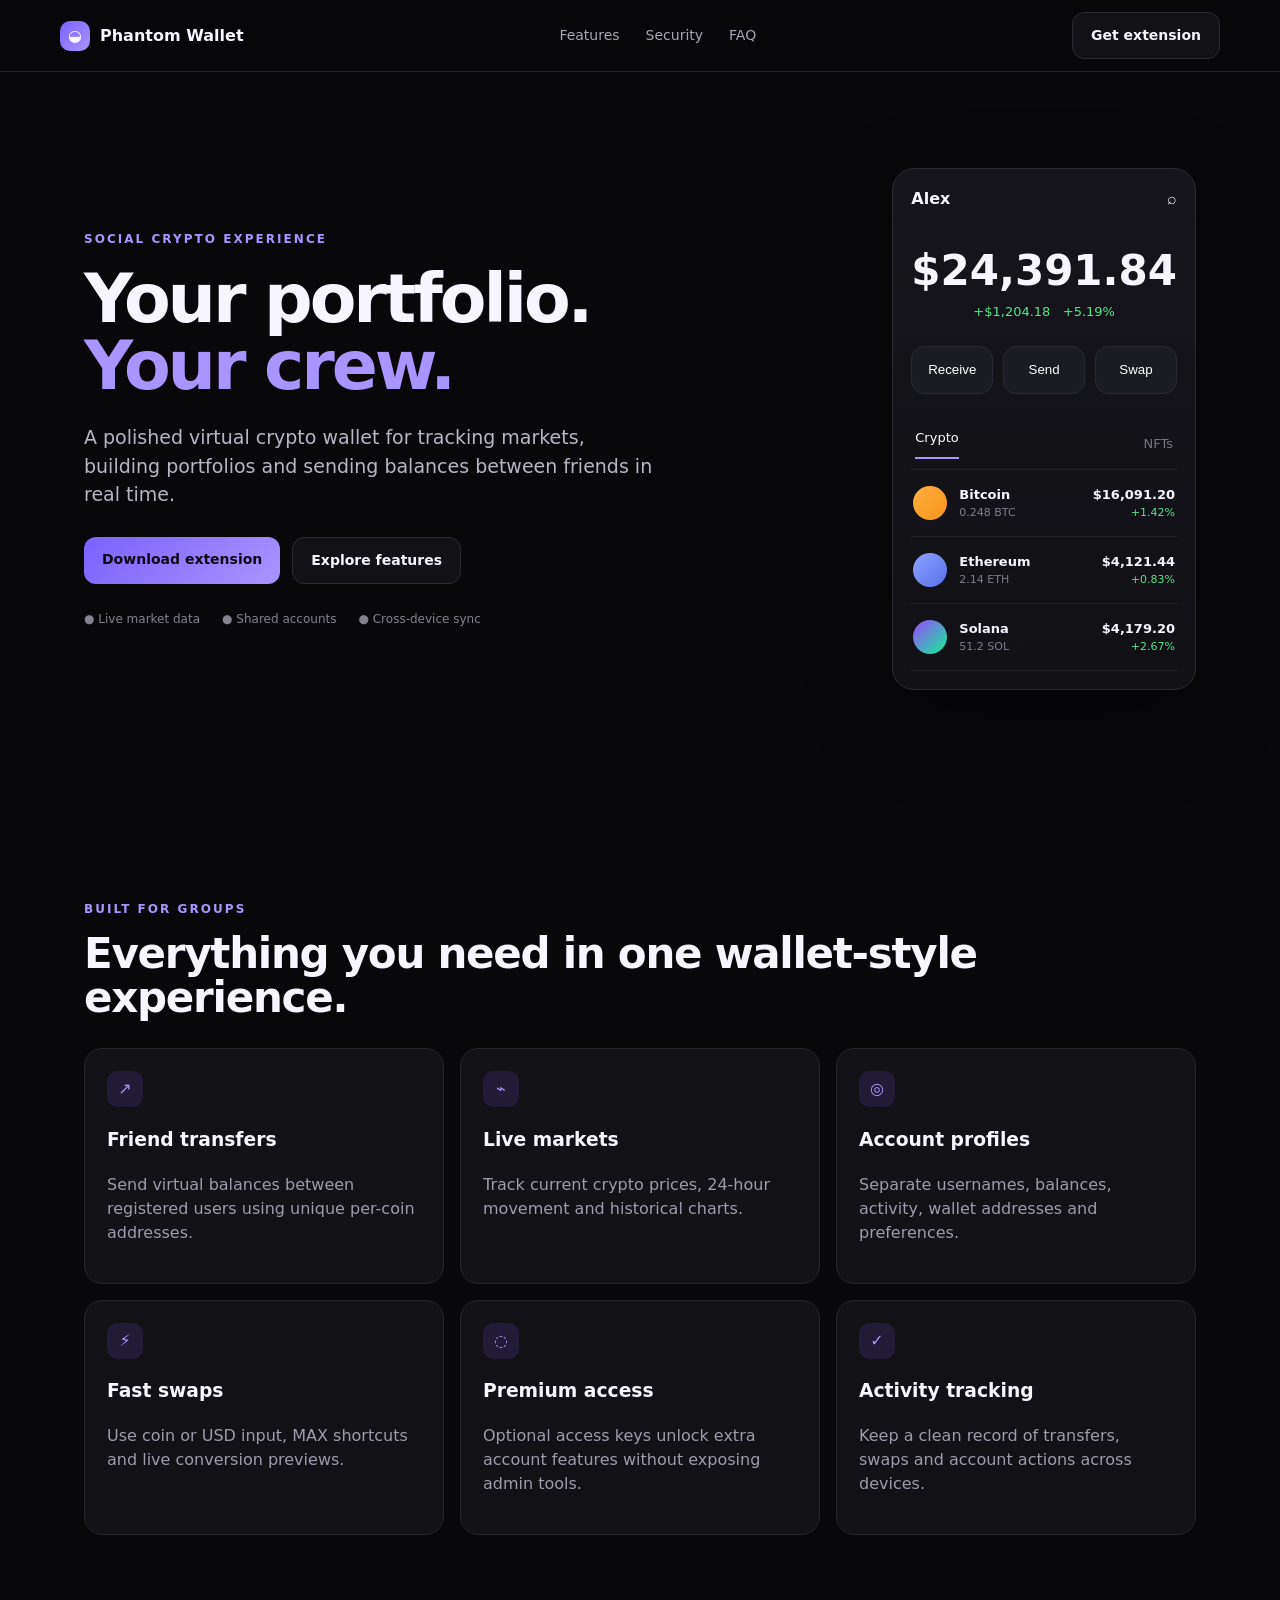
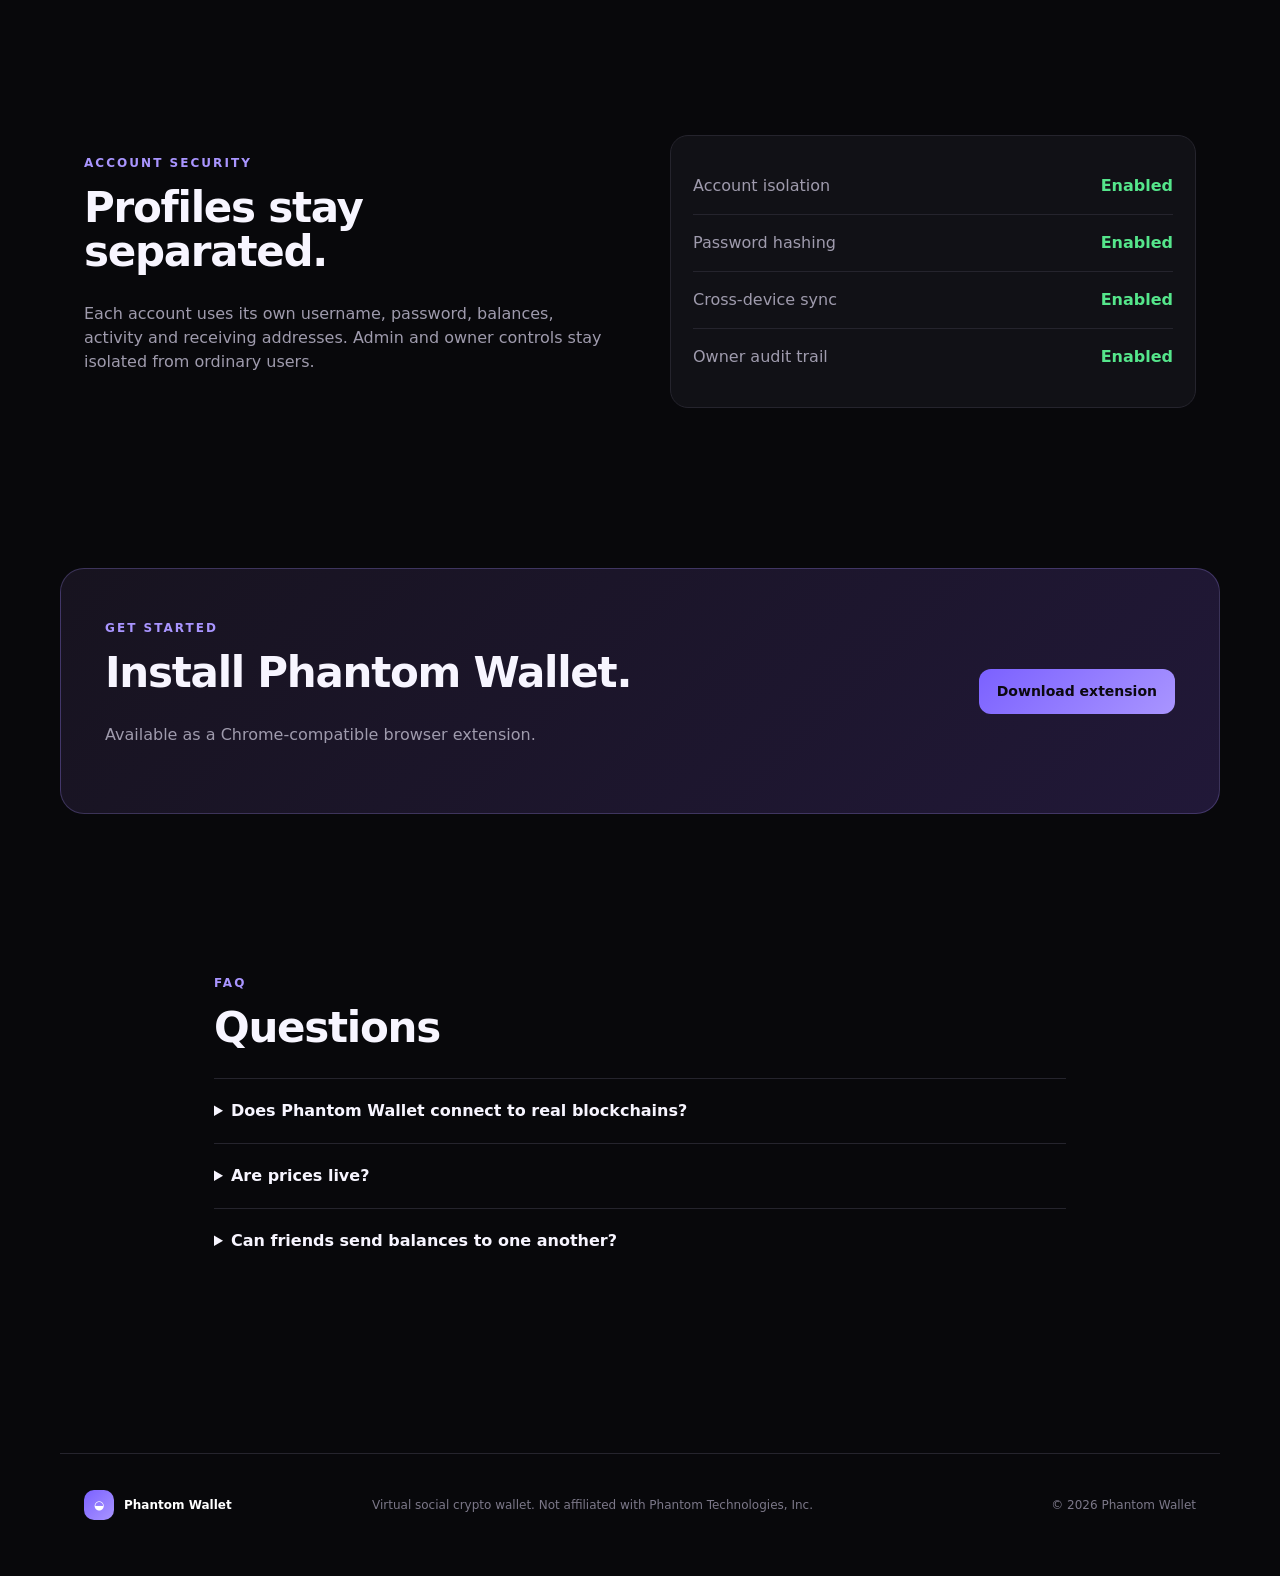
==== index.html @ 856a3043 "Add files via upload" ====
<!doctype html>
<html lang="en">
<head>
<meta charset="utf-8">
<meta name="viewport" content="width=device-width,initial-scale=1">
<title>Phantom Wallet — Social Crypto Portfolio</title>
<meta name="description" content="Phantom Wallet is a virtual social crypto portfolio for friends with live market data, charts and shared balances.">
<link rel="stylesheet" href="styles.css">
</head>
<body>
<header class="topbar">
  <a class="brand" href="#top"><span class="mark">◒</span><strong>Phantom Wallet</strong></a>
  <nav><a href="#features">Features</a><a href="#security">Security</a><a href="#faq">FAQ</a></nav>
  <a class="small" href="#download">Get extension</a>
</header>

<main id="top">
<section class="hero">
  <div>
    <div class="eyebrow">SOCIAL CRYPTO EXPERIENCE</div>
    <h1>Your portfolio.<br><span>Your crew.</span></h1>
    <p class="lead">A polished virtual crypto wallet for tracking markets, building portfolios and sending balances between friends in real time.</p>
    <div class="actions"><a class="primary" href="#download">Download extension</a><a class="secondary" href="#features">Explore features</a></div>
    <div class="meta"><span>● Live market data</span><span>● Shared accounts</span><span>● Cross-device sync</span></div>
  </div>

  <div class="wallet">
    <div class="wallet-head"><strong>Alex</strong><span>⌕</span></div>
    <div class="balance">$24,391.84</div>
    <div class="gain">+$1,204.18 &nbsp; +5.19%</div>
    <div class="wallet-actions"><button>Receive</button><button>Send</button><button>Swap</button></div>
    <div class="tabs"><span class="active">Crypto</span><span>NFTs</span></div>
    <div class="coin"><i class="btc"></i><div><b>Bitcoin</b><small>0.248 BTC</small></div><div><b>$16,091.20</b><small class="up">+1.42%</small></div></div>
    <div class="coin"><i class="eth"></i><div><b>Ethereum</b><small>2.14 ETH</small></div><div><b>$4,121.44</b><small class="up">+0.83%</small></div></div>
    <div class="coin"><i class="sol"></i><div><b>Solana</b><small>51.2 SOL</small></div><div><b>$4,179.20</b><small class="up">+2.67%</small></div></div>
  </div>
</section>

<section id="features" class="section">
  <div class="eyebrow">BUILT FOR GROUPS</div>
  <h2>Everything you need in one wallet-style experience.</h2>
  <div class="grid">
    <article><span>↗</span><h3>Friend transfers</h3><p>Send virtual balances between registered users using unique per-coin addresses.</p></article>
    <article><span>⌁</span><h3>Live markets</h3><p>Track current crypto prices, 24-hour movement and historical charts.</p></article>
    <article><span>◎</span><h3>Account profiles</h3><p>Separate usernames, balances, activity, wallet addresses and preferences.</p></article>
    <article><span>⚡</span><h3>Fast swaps</h3><p>Use coin or USD input, MAX shortcuts and live conversion previews.</p></article>
    <article><span>◌</span><h3>Premium access</h3><p>Optional access keys unlock extra account features without exposing admin tools.</p></article>
    <article><span>✓</span><h3>Activity tracking</h3><p>Keep a clean record of transfers, swaps and account actions across devices.</p></article>
  </div>
</section>

<section id="security" class="split">
  <div><div class="eyebrow">ACCOUNT SECURITY</div><h2>Profiles stay separated.</h2><p>Each account uses its own username, password, balances, activity and receiving addresses. Admin and owner controls stay isolated from ordinary users.</p></div>
  <div class="card">
    <div><span>Account isolation</span><b>Enabled</b></div>
    <div><span>Password hashing</span><b>Enabled</b></div>
    <div><span>Cross-device sync</span><b>Enabled</b></div>
    <div><span>Owner audit trail</span><b>Enabled</b></div>
  </div>
</section>

<section id="download" class="download">
  <div><div class="eyebrow">GET STARTED</div><h2>Install Phantom Wallet.</h2><p>Available as a Chrome-compatible browser extension.</p></div>
  <a class="primary" href="#" onclick="return false">Download extension</a>
</section>

<section id="faq" class="section narrow">
  <div class="eyebrow">FAQ</div><h2>Questions</h2>
  <details><summary>Does Phantom Wallet connect to real blockchains?</summary><p>No. Phantom Wallet is a virtual/social wallet experience that uses live market pricing but does not broadcast real cryptocurrency transactions.</p></details>
  <details><summary>Are prices live?</summary><p>Market prices and charts are loaded from public market-data providers and cached for reliability.</p></details>
  <details><summary>Can friends send balances to one another?</summary><p>Yes. Registered users can transfer virtual balances through the shared account system.</p></details>
</section>
</main>

<footer>
  <div class="brand"><span class="mark">◒</span><strong>Phantom Wallet</strong></div>
  <p>Virtual social crypto wallet. Not affiliated with Phantom Technologies, Inc.</p>
  <span>© 2026 Phantom Wallet</span>
</footer>
<script src="script.js"></script>
</body>
</html>
---- styles.css ----
*{box-sizing:border-box}html{scroll-behavior:smooth}body{margin:0;background:#08080b;color:#f7f5ff;font-family:Inter,system-ui,-apple-system,BlinkMacSystemFont,"Segoe UI",sans-serif;line-height:1.5}a{color:inherit;text-decoration:none}.topbar{height:72px;padding:0 max(24px,calc((100vw - 1160px)/2));display:flex;align-items:center;justify-content:space-between;position:sticky;top:0;z-index:10;background:rgba(8,8,11,.85);backdrop-filter:blur(18px);border-bottom:1px solid #202027}.brand{display:flex;align-items:center;gap:10px}.mark{width:30px;height:30px;display:grid;place-items:center;border-radius:10px;background:linear-gradient(135deg,#7b61ff,#a995ff)}nav{display:flex;gap:26px;color:#aaa6b7;font-size:14px}.small,.secondary,.primary{padding:12px 18px;border-radius:12px;font-weight:700;font-size:14px}.small,.secondary{border:1px solid #2b2a34;background:#111116}.primary{background:linear-gradient(135deg,#7b61ff,#a995ff);color:#0c0911}.hero{max-width:1160px;margin:auto;padding:96px 24px 110px;display:grid;grid-template-columns:1.1fr .9fr;gap:72px;align-items:center}.eyebrow{font-size:12px;letter-spacing:.17em;color:#a995ff;font-weight:800}h1{font-size:68px;line-height:.98;margin:18px 0 24px;letter-spacing:-.045em}h1 span{color:#a995ff}.lead{font-size:19px;color:#b9b5c5;max-width:620px}.actions{display:flex;gap:12px;margin-top:28px}.meta{display:flex;gap:22px;color:#85818f;font-size:12px;margin-top:26px}.wallet{max-width:390px;margin-left:auto;border:1px solid #2b2a34;background:linear-gradient(#15151b,#101015);border-radius:22px;padding:18px;box-shadow:0 30px 80px rgba(0,0,0,.45)}.wallet-head,.tabs,.coin{display:flex;align-items:center;justify-content:space-between}.balance{text-align:center;font-size:42px;font-weight:800;margin-top:28px}.gain{text-align:center;color:#55e68b;font-size:13px}.wallet-actions{display:grid;grid-template-columns:repeat(3,1fr);gap:10px;margin:24px 0}.wallet-actions button{height:48px;border:1px solid #2b2a34;background:#1b1b22;color:white;border-radius:13px}.tabs{padding:10px 4px;border-bottom:1px solid #26252e;color:#777381;font-size:13px}.tabs .active{color:white;border-bottom:2px solid #a995ff;padding-bottom:10px}.coin{gap:12px;padding:15px 2px;border-bottom:1px solid #22212a}.coin i{width:34px;height:34px;border-radius:50%}.btc{background:linear-gradient(135deg,#ffb041,#f7931a)}.eth{background:linear-gradient(135deg,#8da4ff,#566fea)}.sol{background:linear-gradient(135deg,#9945ff,#14f195)}.coin>div:nth-child(2){flex:1}.coin>div:last-child{text-align:right}.coin b{display:block;font-size:13px}.coin small{display:block;color:#807b8c;font-size:11px}.coin .up{color:#55e68b}.section{max-width:1160px;margin:auto;padding:100px 24px}h2{font-size:42px;line-height:1.05;letter-spacing:-.03em;margin:14px 0 28px}.grid{display:grid;grid-template-columns:repeat(3,1fr);gap:16px}.grid article,.card{border:1px solid #25242d;background:#111116;border-radius:18px;padding:22px}.grid article>span{width:36px;height:36px;border-radius:10px;background:#211b38;color:#a995ff;display:grid;place-items:center}.grid p,.split p,.download p,details p{color:#9f9bad}.split{max-width:1160px;margin:auto;padding:100px 24px;display:grid;grid-template-columns:1fr 1fr;gap:60px;align-items:center}.card div{display:flex;justify-content:space-between;padding:16px 0;border-bottom:1px solid #25242d}.card div:last-child{border-bottom:0}.card span{color:#9f9bad}.card b{color:#55e68b}.download{max-width:1160px;margin:60px auto;padding:50px 44px;border-radius:24px;background:linear-gradient(135deg,#17131f,#211838);border:1px solid rgba(169,149,255,.25);display:flex;justify-content:space-between;align-items:center;gap:30px}.narrow{max-width:900px}details{border-top:1px solid #25242d;padding:20px 0}summary{font-weight:700;cursor:pointer}footer{max-width:1160px;margin:80px auto 0;padding:30px 24px 50px;border-top:1px solid #25242d;display:grid;grid-template-columns:1fr 2fr 1fr;gap:20px;align-items:center;color:#7c7889;font-size:12px}footer .brand{color:white}footer>span{text-align:right}@media(max-width:820px){nav{display:none}.hero{grid-template-columns:1fr;padding-top:60px}h1{font-size:52px}.wallet{max-width:none;margin:0}.grid{grid-template-columns:1fr 1fr}.split{grid-template-columns:1fr}.download{flex-direction:column;align-items:flex-start}footer{grid-template-columns:1fr}footer>span{text-align:left}}@media(max-width:560px){.grid{grid-template-columns:1fr}.meta{flex-direction:column;gap:8px}.small{display:none}h1{font-size:44px}}
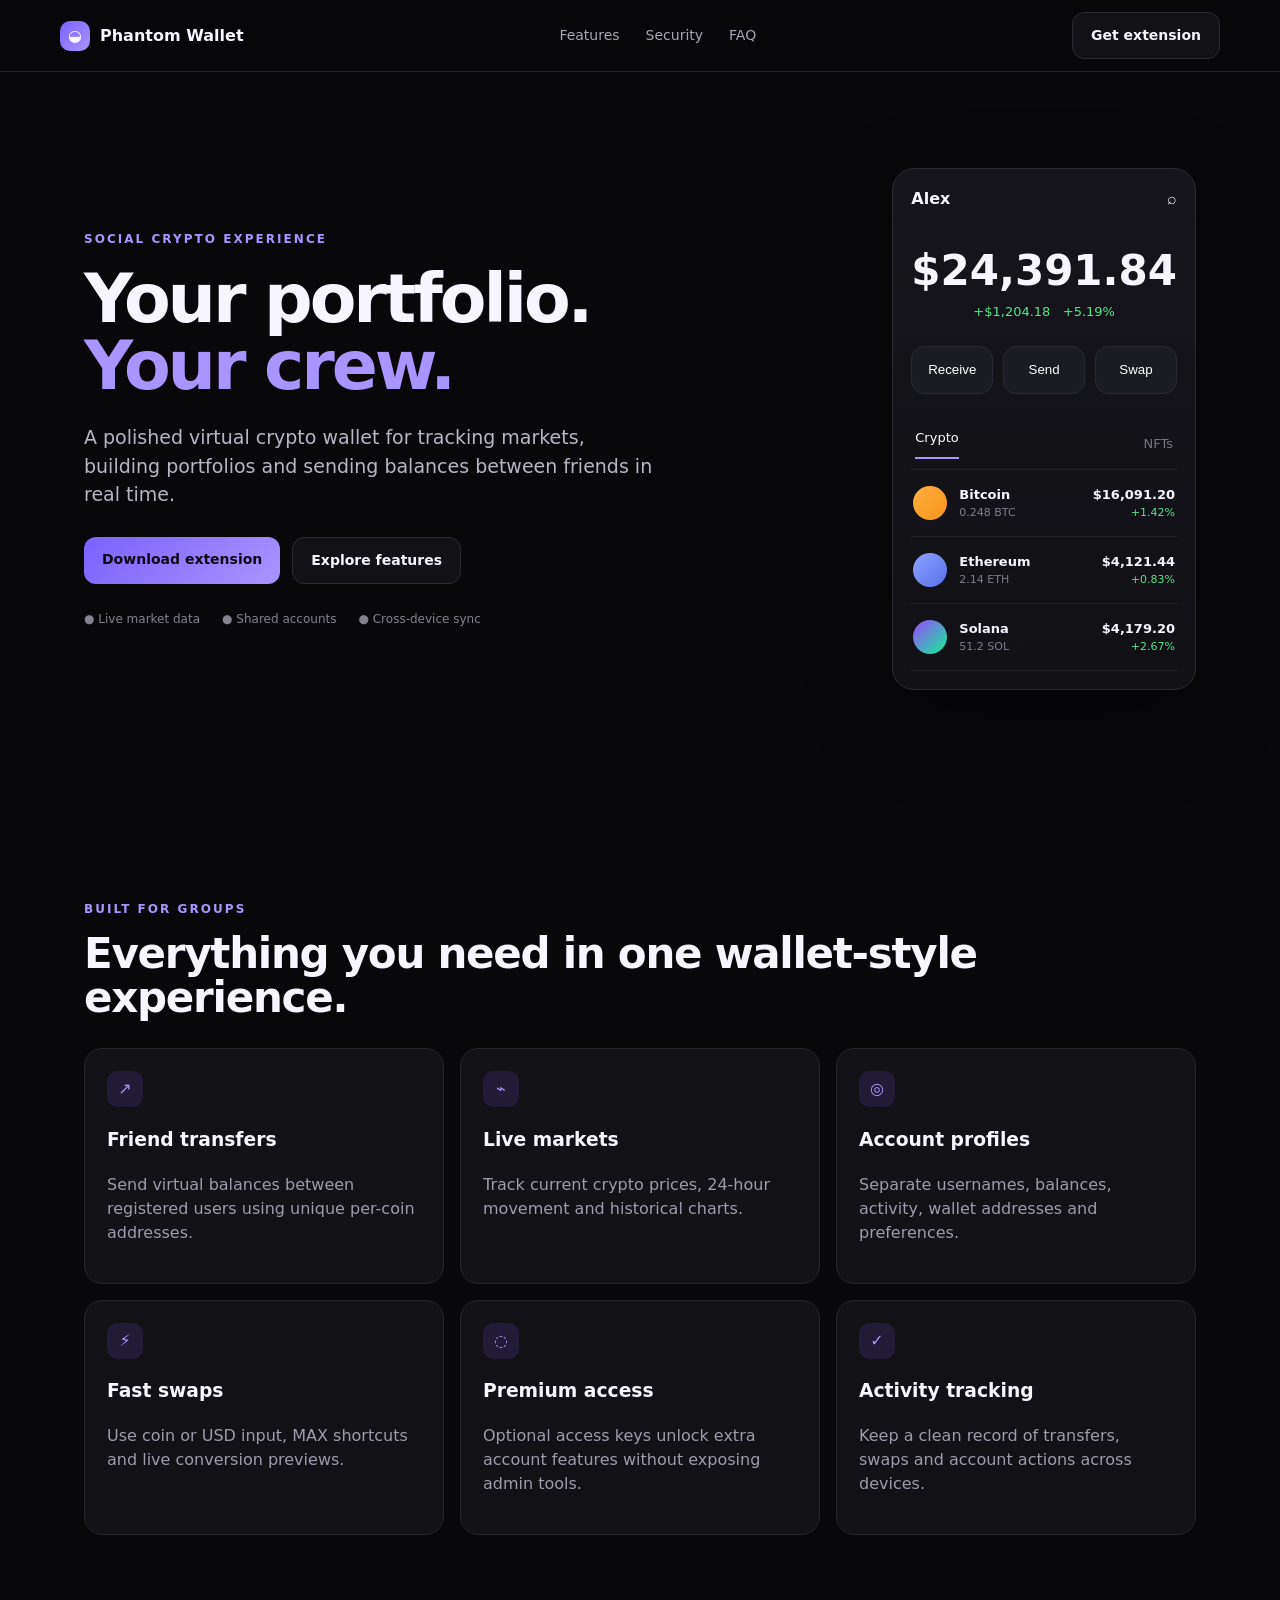
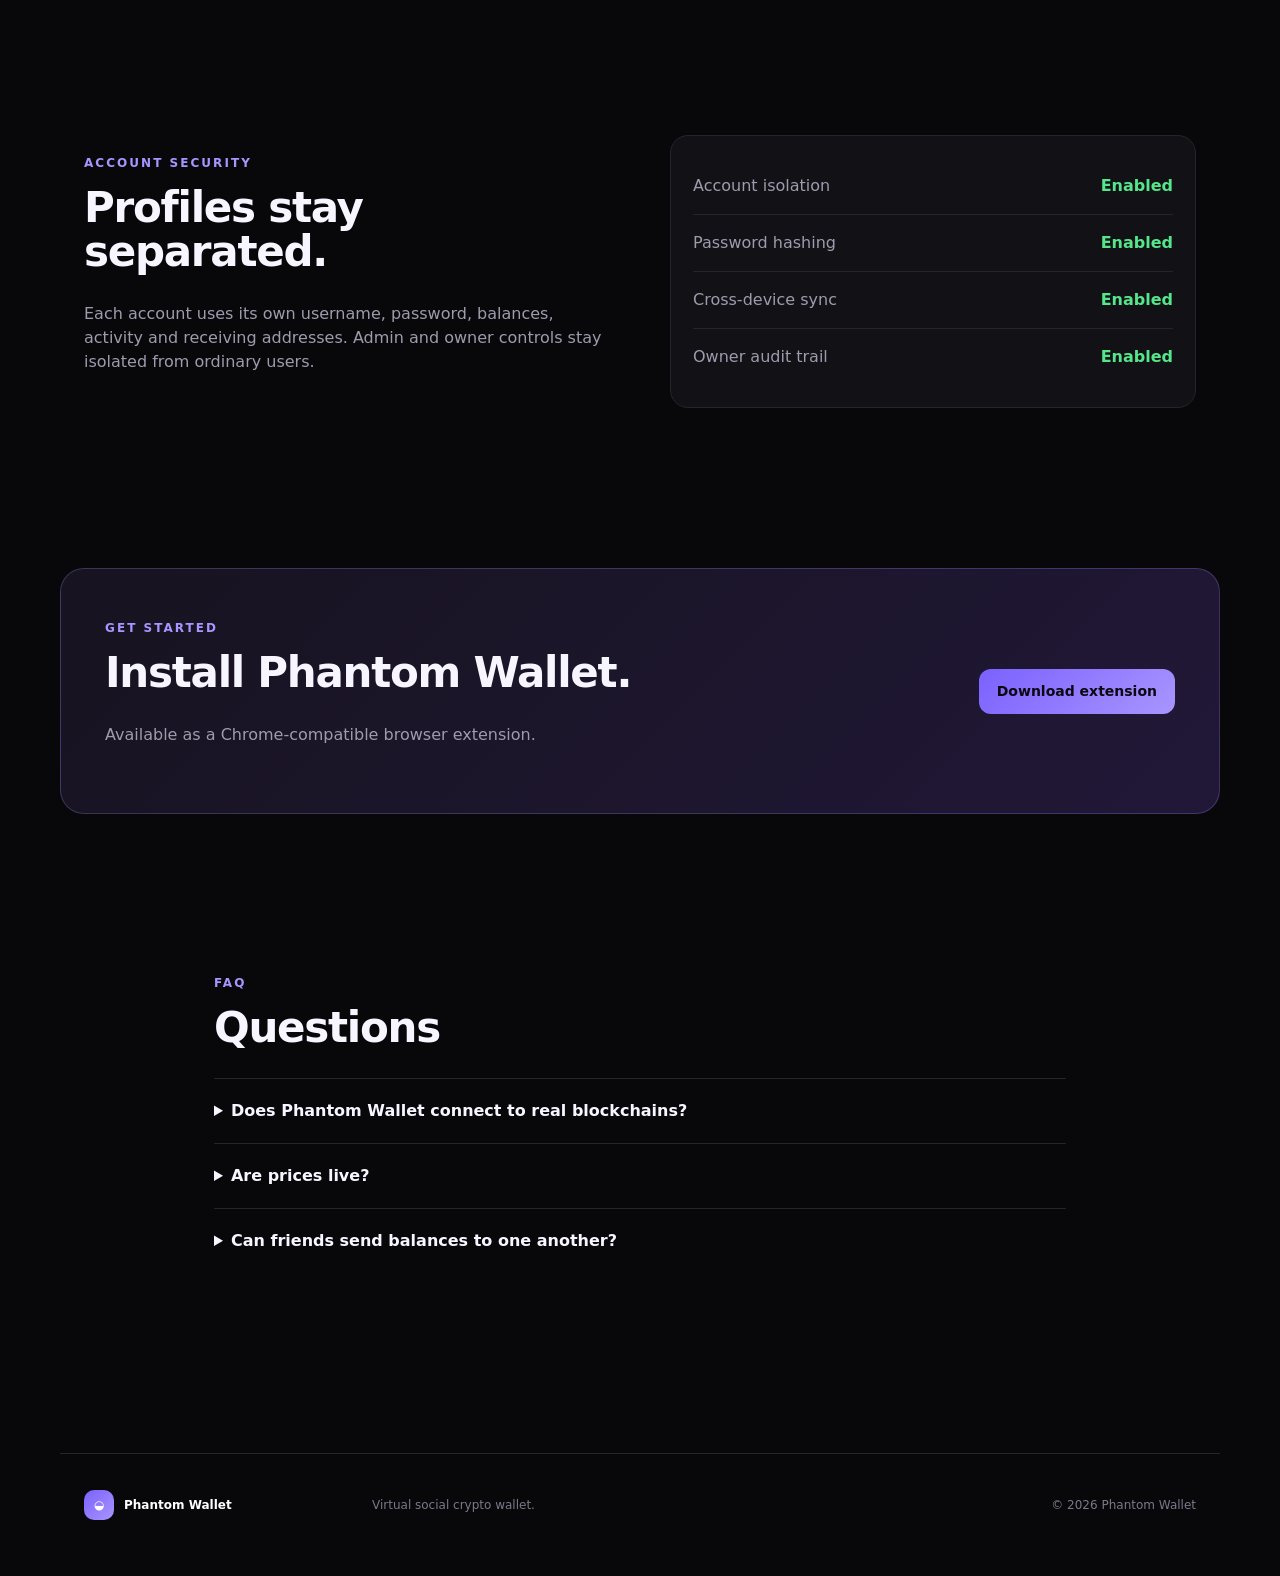
==== commit 4724fa82: "Update index.html" ====
--- a/index.html
+++ b/index.html
@@ -66,17 +66,17 @@
 
 <section id="faq" class="section narrow">
   <div class="eyebrow">FAQ</div><h2>Questions</h2>
-  <details><summary>Does Phantom Wallet connect to real blockchains?</summary><p>No. Phantom Wallet is a virtual/social wallet experience that uses live market pricing but does not broadcast real cryptocurrency transactions.</p></details>
+  <details><summary>Does Phantom Wallet connect to real blockchains?</summary><p>Yes. Phantom Wallet is a virtual/social wallet experience that uses live market pricing and does broadcast real cryptocurrency transactions.</p></details>
   <details><summary>Are prices live?</summary><p>Market prices and charts are loaded from public market-data providers and cached for reliability.</p></details>
-  <details><summary>Can friends send balances to one another?</summary><p>Yes. Registered users can transfer virtual balances through the shared account system.</p></details>
+  <details><summary>Can friends send balances to one another?</summary><p>Yes. Registered users can transfer coin balances through the shared account system.</p></details>
 </section>
 </main>
 
 <footer>
   <div class="brand"><span class="mark">◒</span><strong>Phantom Wallet</strong></div>
-  <p>Virtual social crypto wallet. Not affiliated with Phantom Technologies, Inc.</p>
+  <p>Virtual social crypto wallet.</p>
   <span>© 2026 Phantom Wallet</span>
 </footer>
 <script src="script.js"></script>
 </body>
-</html>+</html>
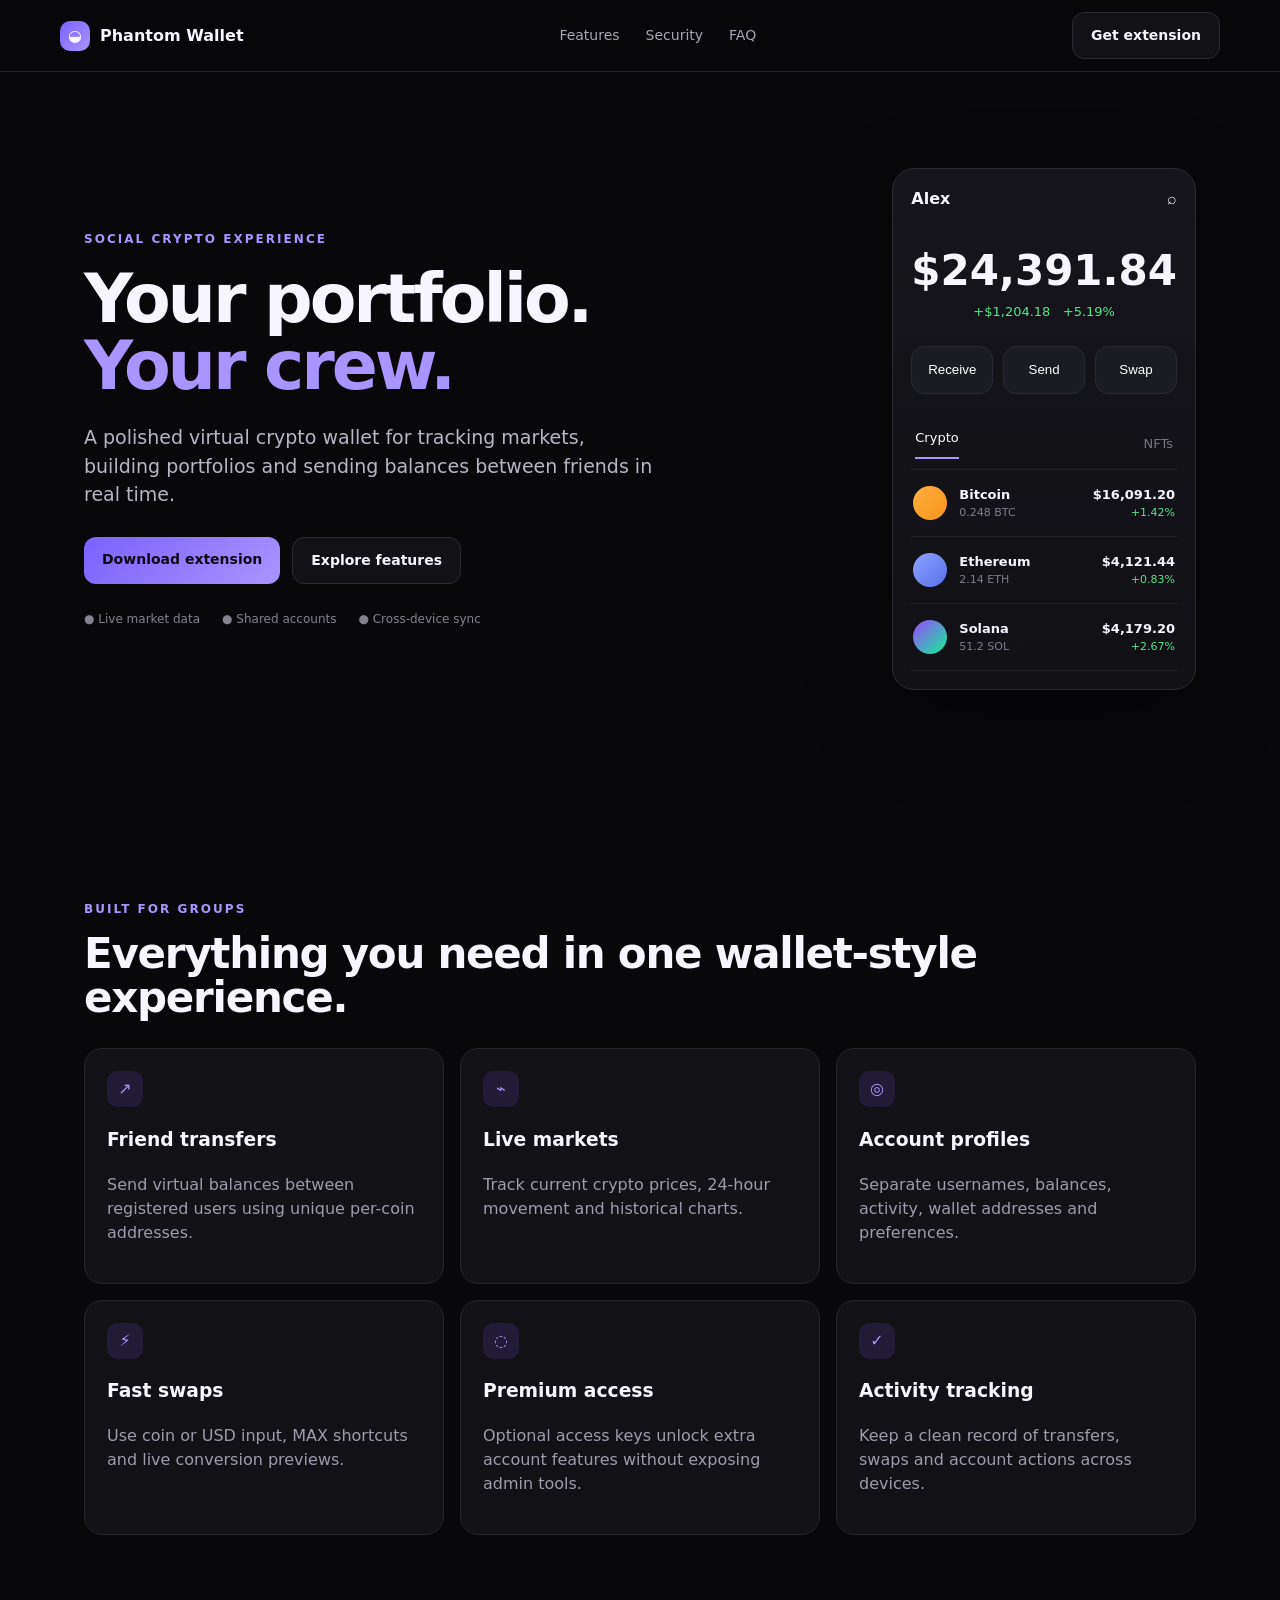
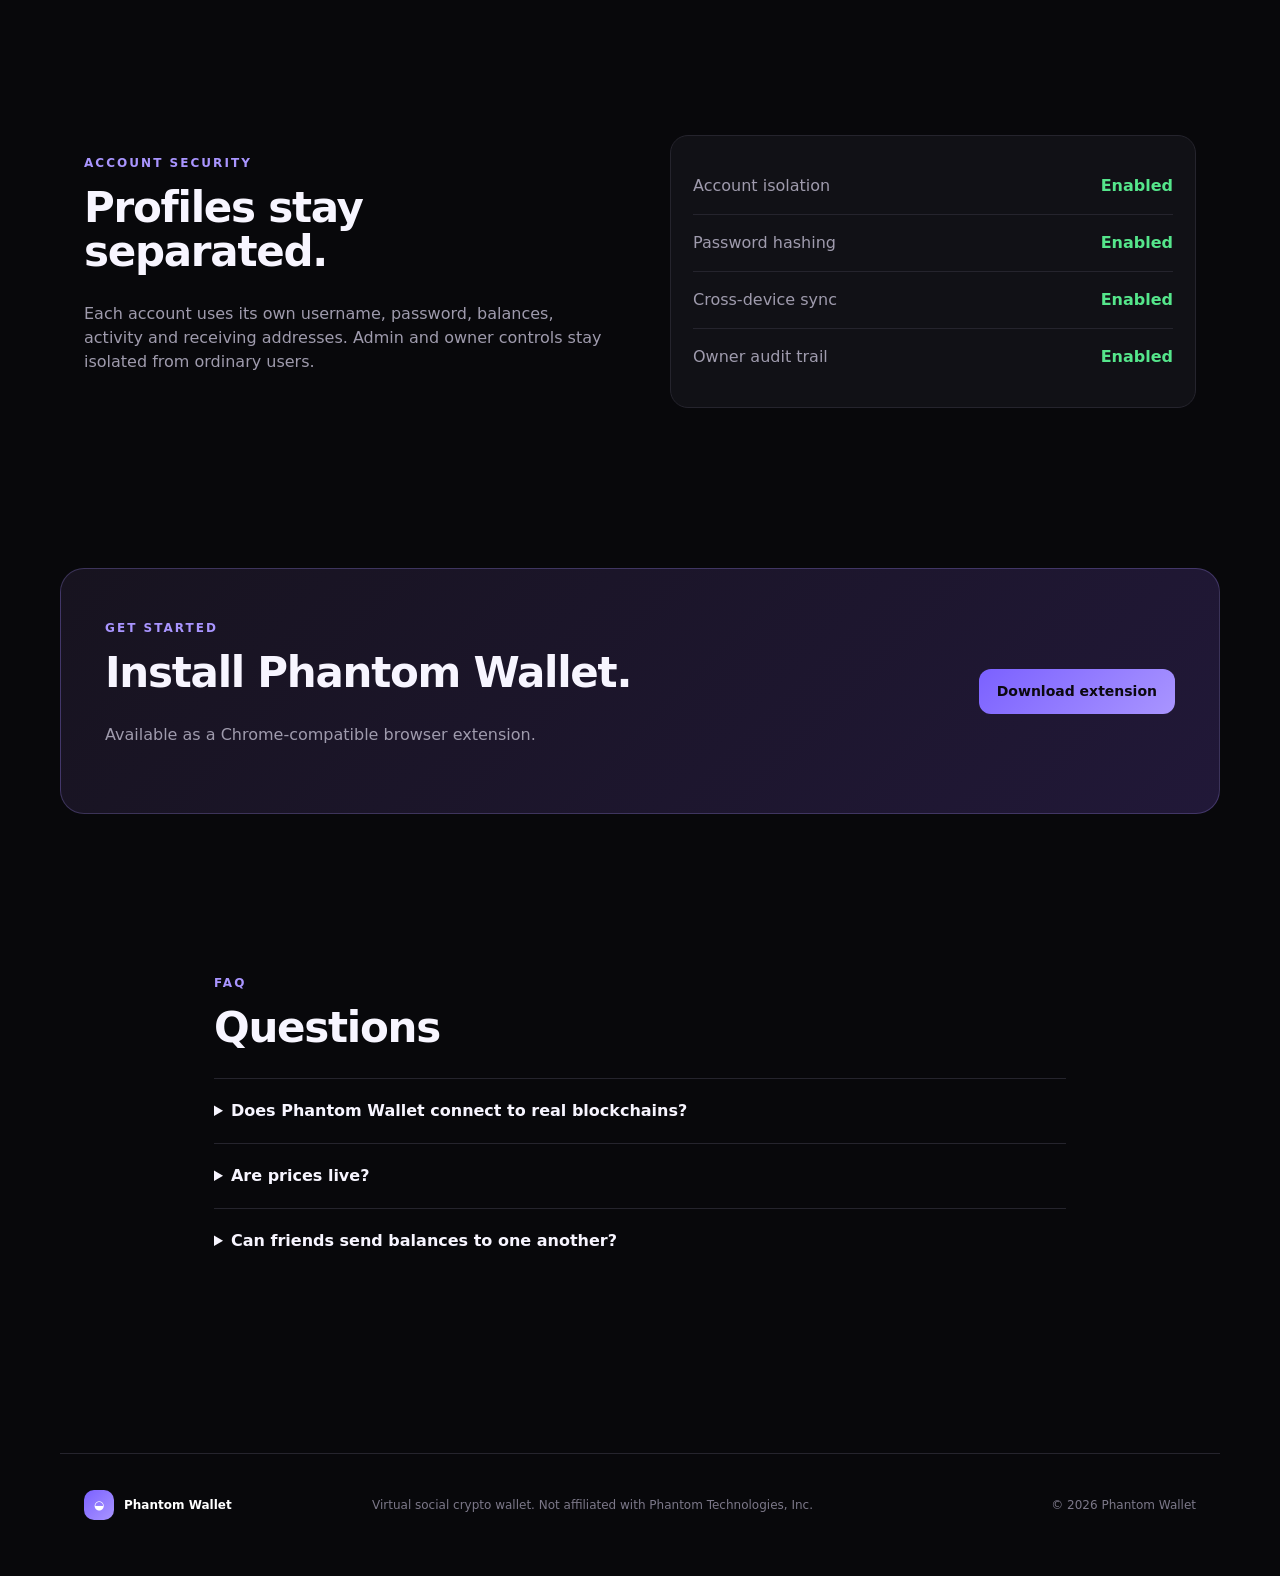
==== commit b85ba9a6: "Update index.html" ====
--- a/index.html
+++ b/index.html
@@ -66,7 +66,7 @@
 
 <section id="faq" class="section narrow">
   <div class="eyebrow">FAQ</div><h2>Questions</h2>
-  <details><summary>Does Phantom Wallet connect to real blockchains?</summary><p>Yes. Phantom Wallet is a virtual/social wallet experience that uses live market pricing and does broadcast real cryptocurrency transactions.</p></details>
+  <details><summary>Does Phantom Wallet connect to real blockchains?</summary><p>No, Phantom Wallet is a FAKE MONEY sending virtual/social wallet experience that uses live market pricing and does broadcast real cryptocurrency transactions.</p></details>
   <details><summary>Are prices live?</summary><p>Market prices and charts are loaded from public market-data providers and cached for reliability.</p></details>
   <details><summary>Can friends send balances to one another?</summary><p>Yes. Registered users can transfer coin balances through the shared account system.</p></details>
 </section>
@@ -74,7 +74,7 @@
 
 <footer>
   <div class="brand"><span class="mark">◒</span><strong>Phantom Wallet</strong></div>
-  <p>Virtual social crypto wallet.</p>
+  <p>Virtual social crypto wallet. Not affiliated with Phantom Technologies, Inc.</p>
   <span>© 2026 Phantom Wallet</span>
 </footer>
 <script src="script.js"></script>
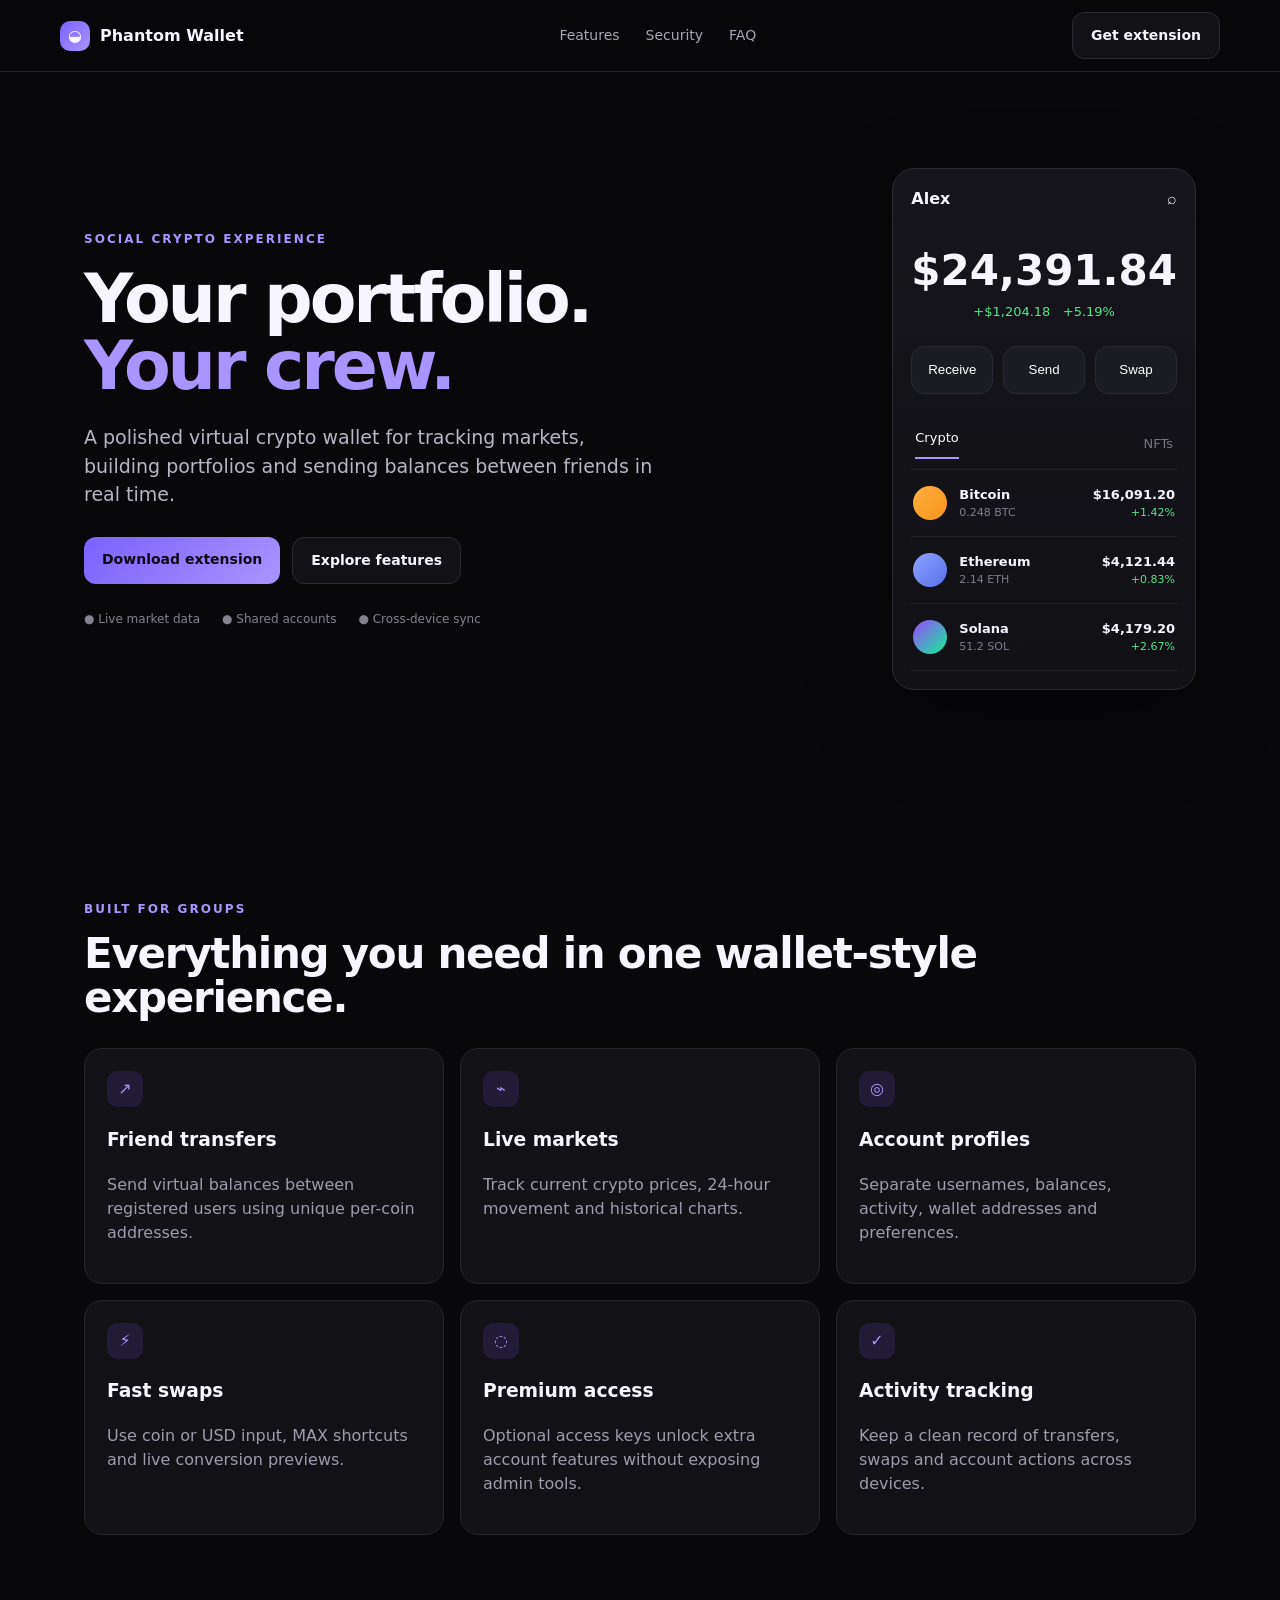
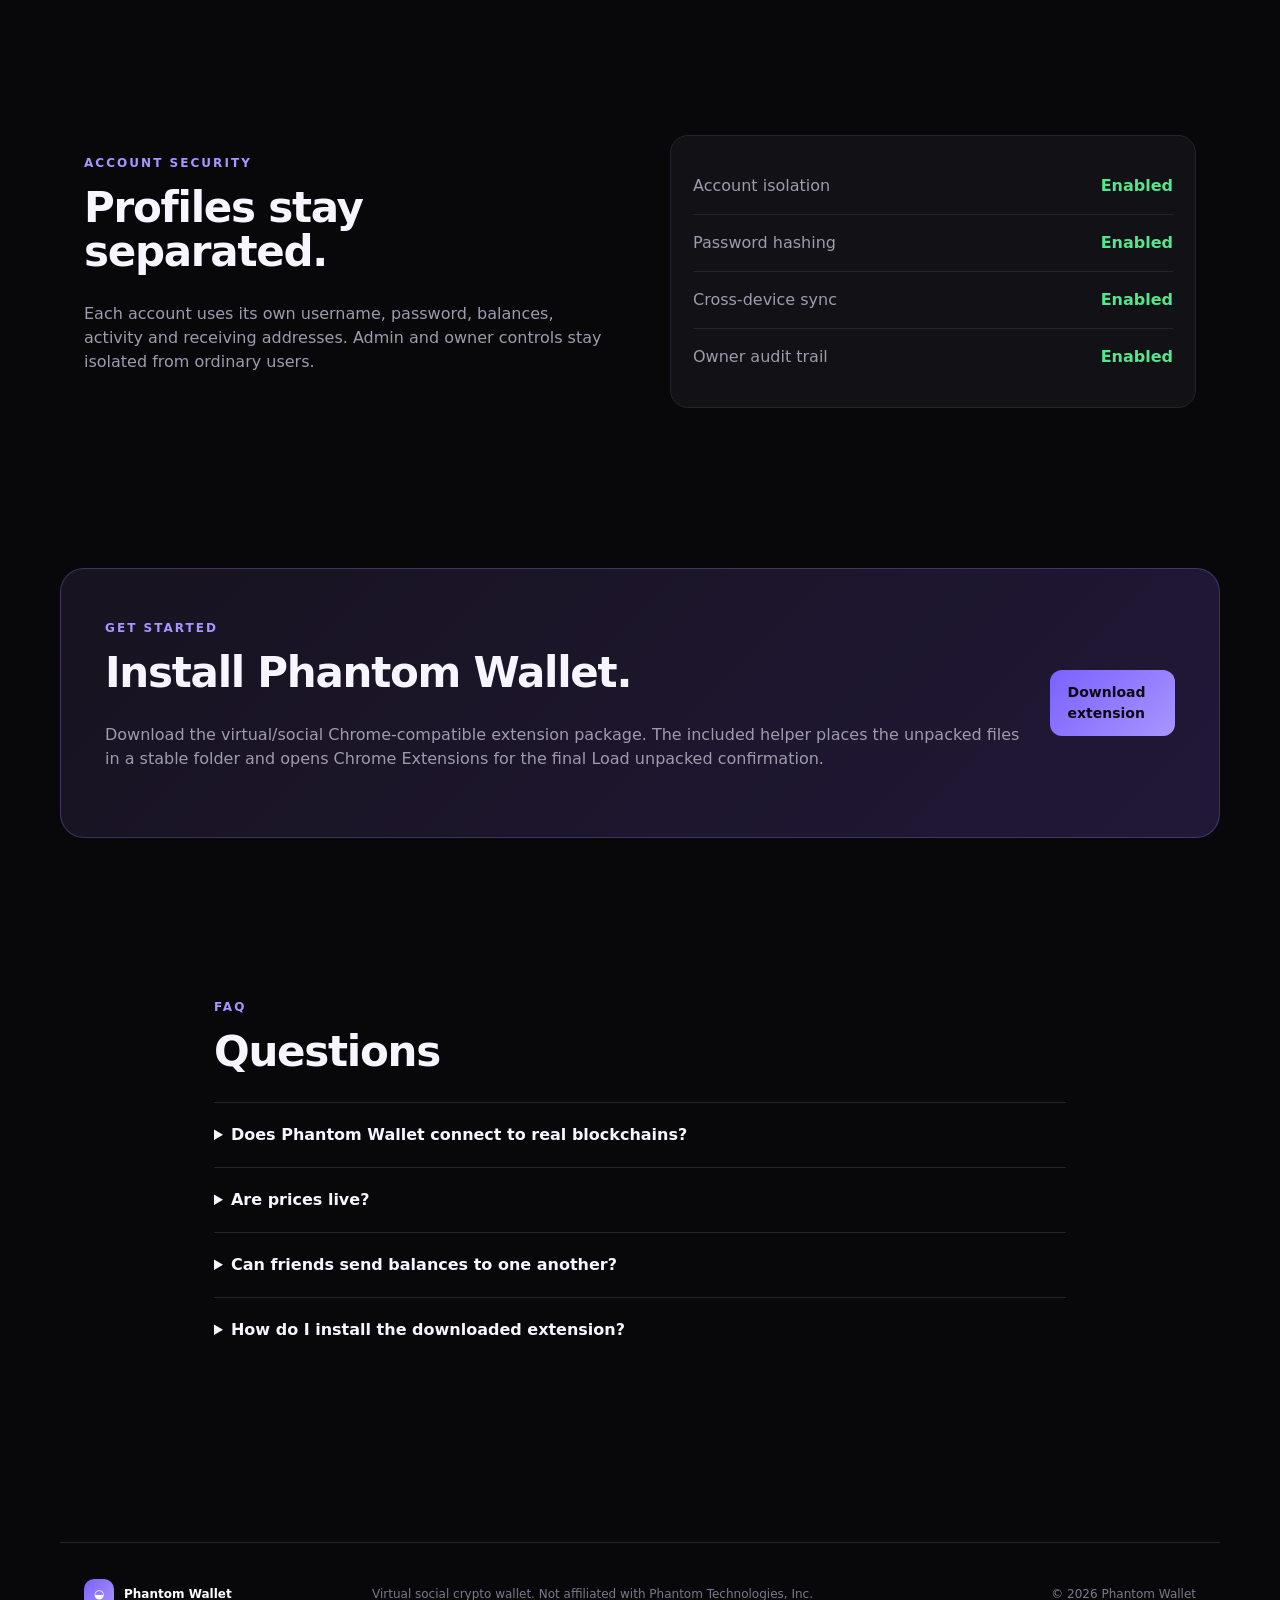
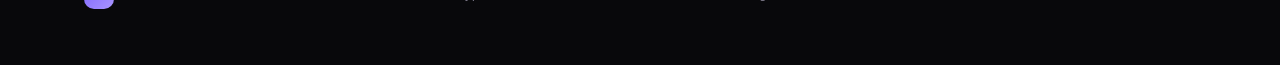
==== commit 4cb304dc: "Rename index-with-download.html to index.html" ====
--- a/index.html
+++ b/index.html
@@ -11,19 +11,17 @@
 <header class="topbar">
   <a class="brand" href="#top"><span class="mark">◒</span><strong>Phantom Wallet</strong></a>
   <nav><a href="#features">Features</a><a href="#security">Security</a><a href="#faq">FAQ</a></nav>
-  <a class="small" href="#download">Get extension</a>
+  <a class="small" href="downloads/Phantom-Wallet-Virtual-Extension.zip" download>Get extension</a>
 </header>
-
 <main id="top">
 <section class="hero">
   <div>
     <div class="eyebrow">SOCIAL CRYPTO EXPERIENCE</div>
     <h1>Your portfolio.<br><span>Your crew.</span></h1>
     <p class="lead">A polished virtual crypto wallet for tracking markets, building portfolios and sending balances between friends in real time.</p>
-    <div class="actions"><a class="primary" href="#download">Download extension</a><a class="secondary" href="#features">Explore features</a></div>
+    <div class="actions"><a class="primary" href="downloads/Phantom-Wallet-Virtual-Extension.zip" download>Download extension</a><a class="secondary" href="#features">Explore features</a></div>
     <div class="meta"><span>● Live market data</span><span>● Shared accounts</span><span>● Cross-device sync</span></div>
   </div>
-
   <div class="wallet">
     <div class="wallet-head"><strong>Alex</strong><span>⌕</span></div>
     <div class="balance">$24,391.84</div>
@@ -35,7 +33,6 @@
     <div class="coin"><i class="sol"></i><div><b>Solana</b><small>51.2 SOL</small></div><div><b>$4,179.20</b><small class="up">+2.67%</small></div></div>
   </div>
 </section>
-
 <section id="features" class="section">
   <div class="eyebrow">BUILT FOR GROUPS</div>
   <h2>Everything you need in one wallet-style experience.</h2>
@@ -48,35 +45,23 @@
     <article><span>✓</span><h3>Activity tracking</h3><p>Keep a clean record of transfers, swaps and account actions across devices.</p></article>
   </div>
 </section>
-
 <section id="security" class="split">
   <div><div class="eyebrow">ACCOUNT SECURITY</div><h2>Profiles stay separated.</h2><p>Each account uses its own username, password, balances, activity and receiving addresses. Admin and owner controls stay isolated from ordinary users.</p></div>
-  <div class="card">
-    <div><span>Account isolation</span><b>Enabled</b></div>
-    <div><span>Password hashing</span><b>Enabled</b></div>
-    <div><span>Cross-device sync</span><b>Enabled</b></div>
-    <div><span>Owner audit trail</span><b>Enabled</b></div>
-  </div>
+  <div class="card"><div><span>Account isolation</span><b>Enabled</b></div><div><span>Password hashing</span><b>Enabled</b></div><div><span>Cross-device sync</span><b>Enabled</b></div><div><span>Owner audit trail</span><b>Enabled</b></div></div>
 </section>
-
 <section id="download" class="download">
-  <div><div class="eyebrow">GET STARTED</div><h2>Install Phantom Wallet.</h2><p>Available as a Chrome-compatible browser extension.</p></div>
-  <a class="primary" href="#" onclick="return false">Download extension</a>
+  <div><div class="eyebrow">GET STARTED</div><h2>Install Phantom Wallet.</h2><p>Download the virtual/social Chrome-compatible extension package. The included helper places the unpacked files in a stable folder and opens Chrome Extensions for the final Load unpacked confirmation.</p></div>
+  <a class="primary" href="downloads/Phantom-Wallet-Virtual-Extension.zip" download>Download extension</a>
 </section>
-
 <section id="faq" class="section narrow">
   <div class="eyebrow">FAQ</div><h2>Questions</h2>
-  <details><summary>Does Phantom Wallet connect to real blockchains?</summary><p>No, Phantom Wallet is a FAKE MONEY sending virtual/social wallet experience that uses live market pricing and does broadcast real cryptocurrency transactions.</p></details>
+  <details><summary>Does Phantom Wallet connect to real blockchains?</summary><p>No, Phantom Wallet is a FAKE MONEY sending virtual/social wallet experience that uses live market pricing and does NOT broadcast real cryptocurrency transactions.</p></details>
   <details><summary>Are prices live?</summary><p>Market prices and charts are loaded from public market-data providers and cached for reliability.</p></details>
   <details><summary>Can friends send balances to one another?</summary><p>Yes. Registered users can transfer coin balances through the shared account system.</p></details>
+  <details><summary>How do I install the downloaded extension?</summary><p>Extract the ZIP and run the included Windows or macOS helper. It copies the extension to a stable folder and opens chrome://extensions. Enable Developer mode, choose Load unpacked, and select the folder the helper opens.</p></details>
 </section>
 </main>
-
-<footer>
-  <div class="brand"><span class="mark">◒</span><strong>Phantom Wallet</strong></div>
-  <p>Virtual social crypto wallet. Not affiliated with Phantom Technologies, Inc.</p>
-  <span>© 2026 Phantom Wallet</span>
-</footer>
+<footer><div class="brand"><span class="mark">◒</span><strong>Phantom Wallet</strong></div><p>Virtual social crypto wallet. Not affiliated with Phantom Technologies, Inc.</p><span>© 2026 Phantom Wallet</span></footer>
 <script src="script.js"></script>
 </body>
 </html>
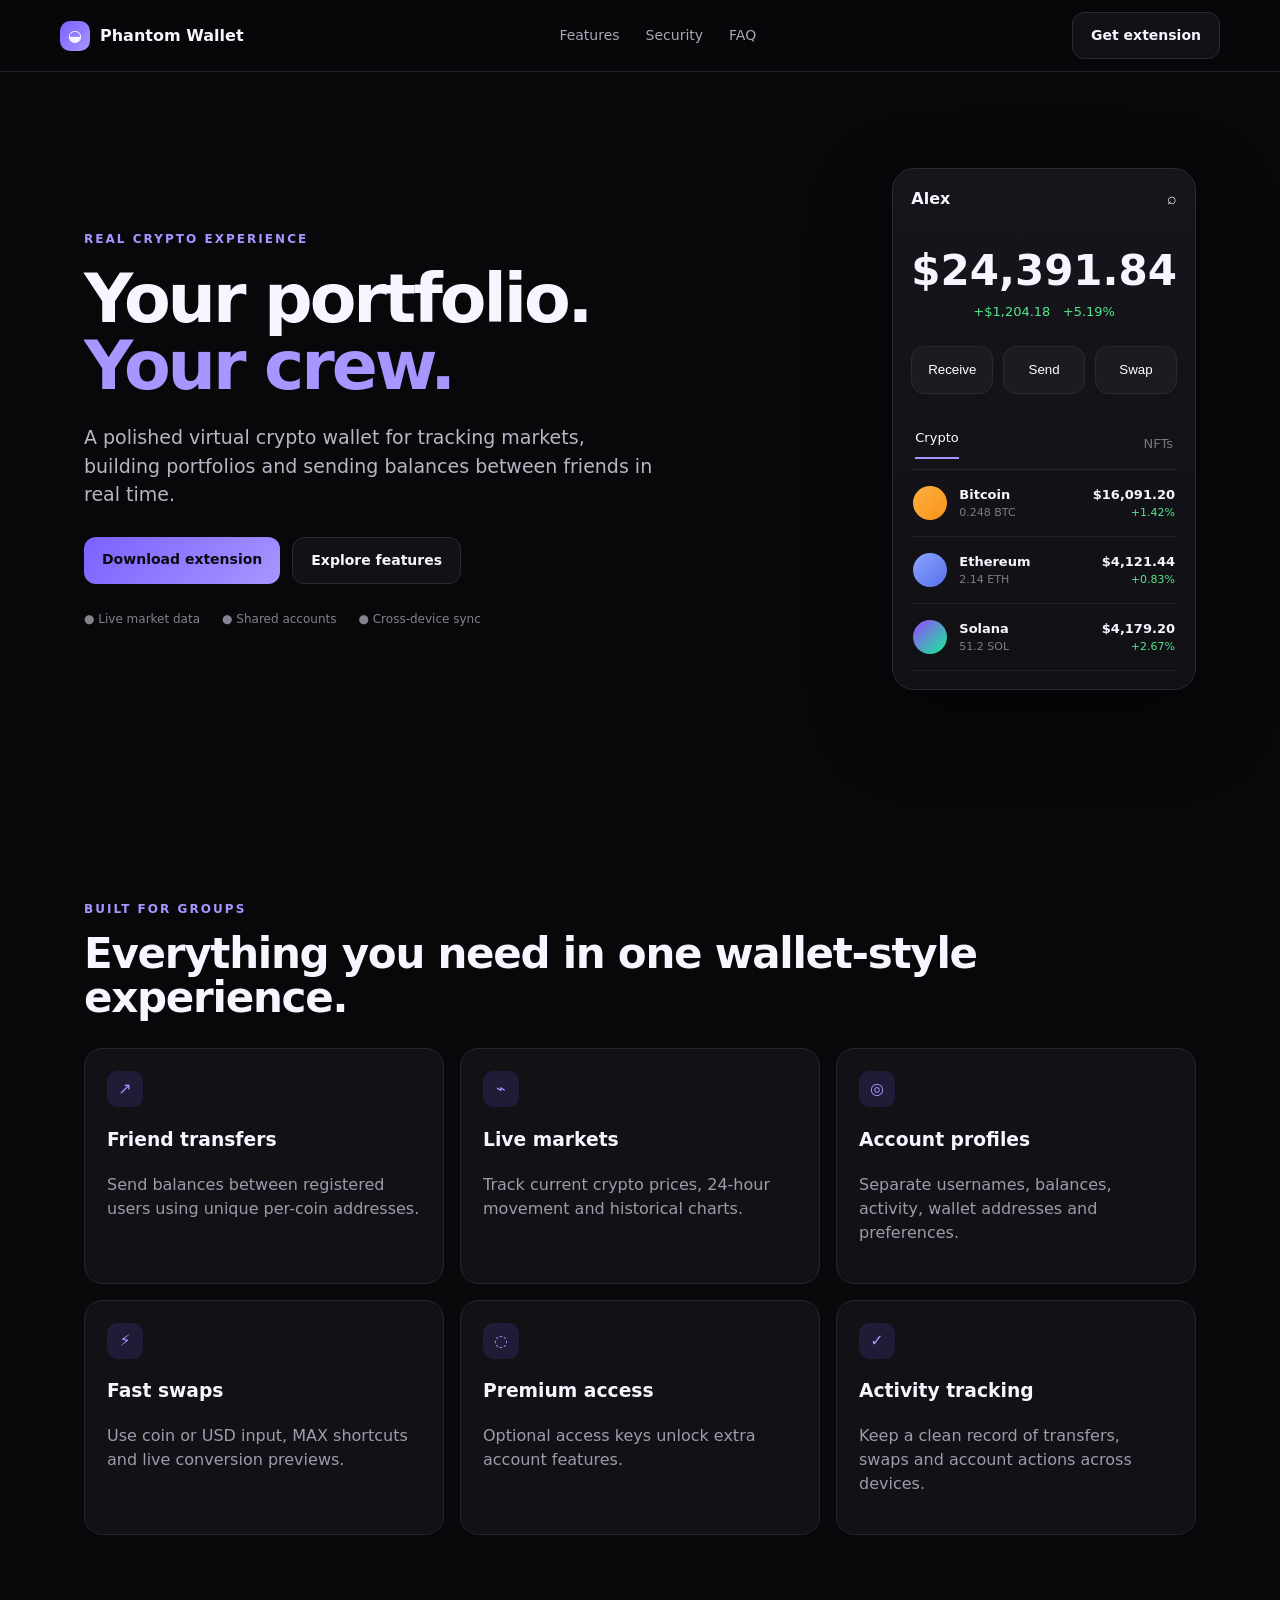
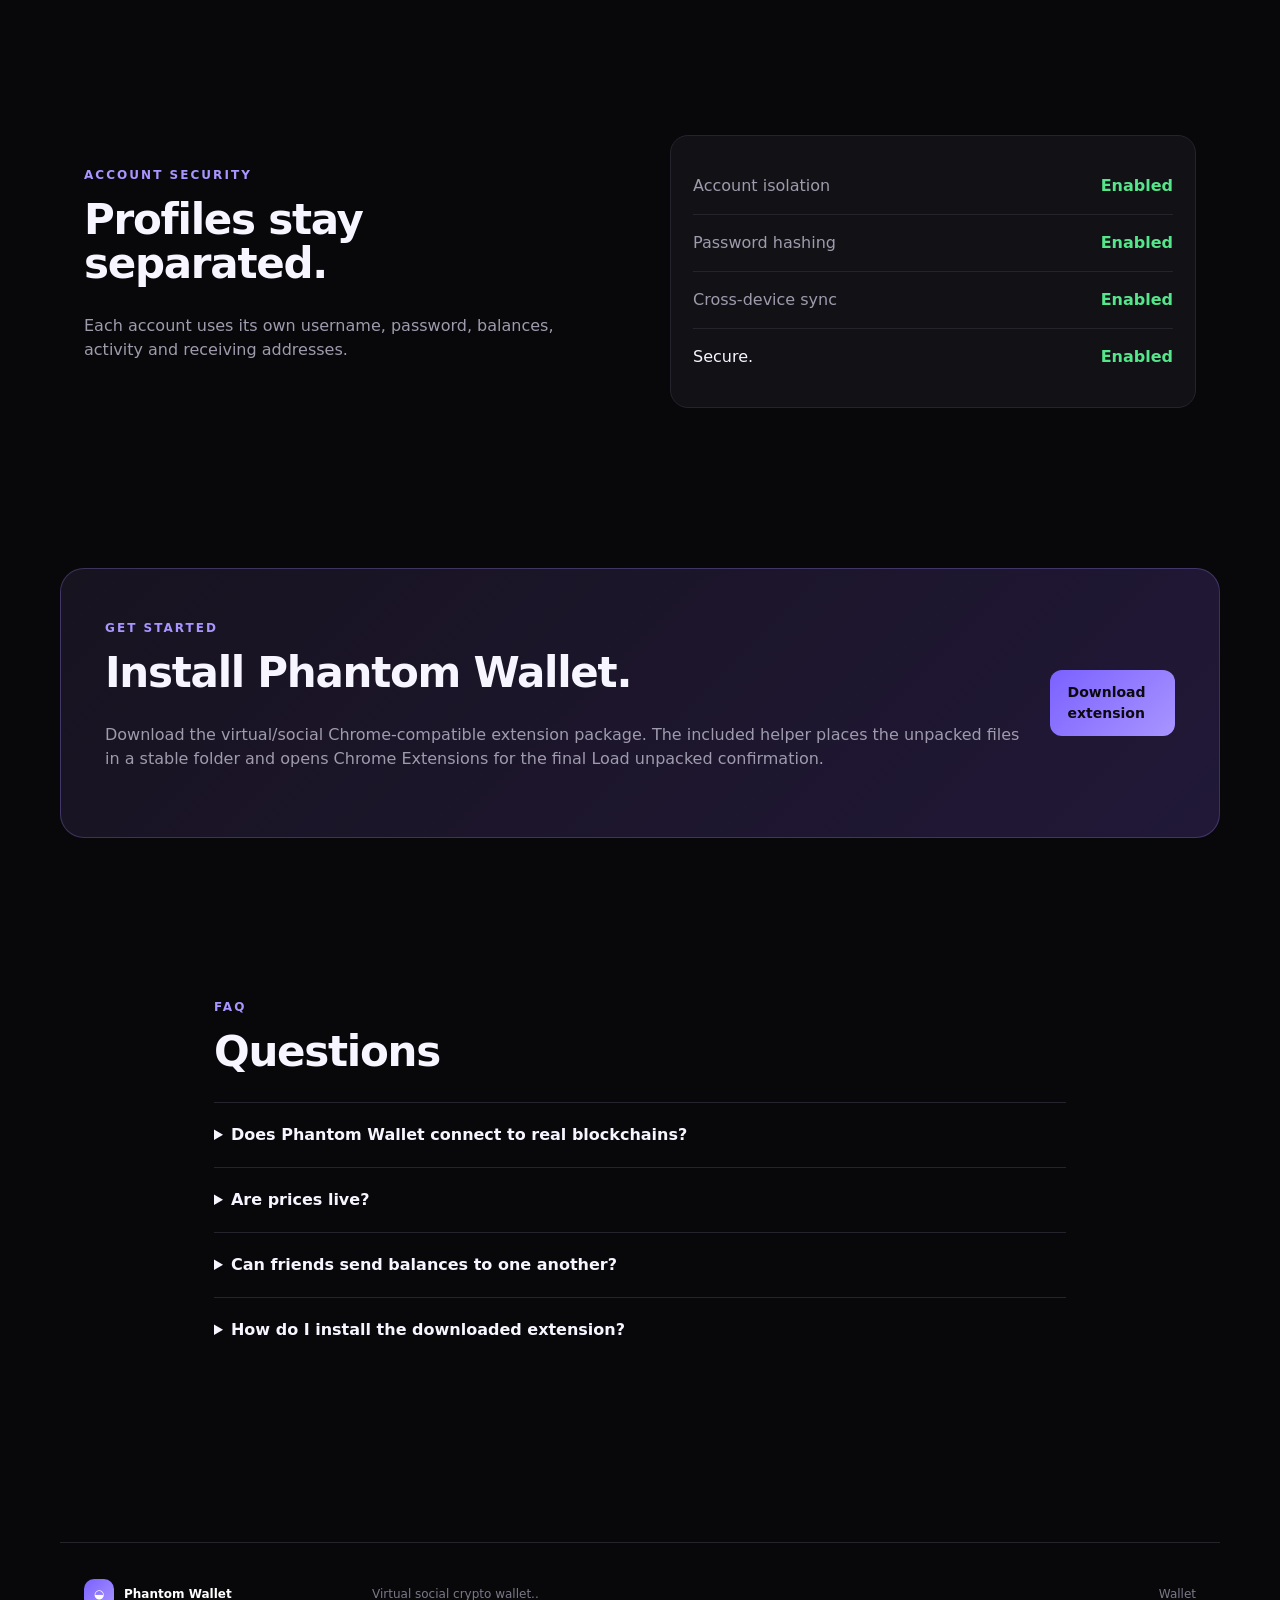
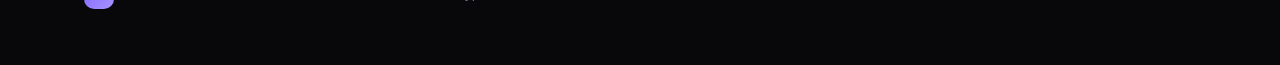
==== commit fcd29805: "Update index.html" ====
--- a/index.html
+++ b/index.html
@@ -3,8 +3,8 @@
 <head>
 <meta charset="utf-8">
 <meta name="viewport" content="width=device-width,initial-scale=1">
-<title>Phantom Wallet — Social Crypto Portfolio</title>
-<meta name="description" content="Phantom Wallet is a virtual social crypto portfolio for friends with live market data, charts and shared balances.">
+<title>Phantom Wallet — Crypto Portfolio</title>
+<meta name="description" content="Phantom Wallet is a crypto portfolio for friends with live market data, charts and shared balances.">
 <link rel="stylesheet" href="styles.css">
 </head>
 <body>
@@ -16,7 +16,7 @@
 <main id="top">
 <section class="hero">
   <div>
-    <div class="eyebrow">SOCIAL CRYPTO EXPERIENCE</div>
+    <div class="eyebrow">REAL CRYPTO EXPERIENCE</div>
     <h1>Your portfolio.<br><span>Your crew.</span></h1>
     <p class="lead">A polished virtual crypto wallet for tracking markets, building portfolios and sending balances between friends in real time.</p>
     <div class="actions"><a class="primary" href="downloads/Phantom-Wallet-Virtual-Extension.zip" download>Download extension</a><a class="secondary" href="#features">Explore features</a></div>
@@ -37,17 +37,17 @@
   <div class="eyebrow">BUILT FOR GROUPS</div>
   <h2>Everything you need in one wallet-style experience.</h2>
   <div class="grid">
-    <article><span>↗</span><h3>Friend transfers</h3><p>Send virtual balances between registered users using unique per-coin addresses.</p></article>
+    <article><span>↗</span><h3>Friend transfers</h3><p>Send balances between registered users using unique per-coin addresses.</p></article>
     <article><span>⌁</span><h3>Live markets</h3><p>Track current crypto prices, 24-hour movement and historical charts.</p></article>
     <article><span>◎</span><h3>Account profiles</h3><p>Separate usernames, balances, activity, wallet addresses and preferences.</p></article>
     <article><span>⚡</span><h3>Fast swaps</h3><p>Use coin or USD input, MAX shortcuts and live conversion previews.</p></article>
-    <article><span>◌</span><h3>Premium access</h3><p>Optional access keys unlock extra account features without exposing admin tools.</p></article>
+    <article><span>◌</span><h3>Premium access</h3><p>Optional access keys unlock extra account features.</p></article>
     <article><span>✓</span><h3>Activity tracking</h3><p>Keep a clean record of transfers, swaps and account actions across devices.</p></article>
   </div>
 </section>
 <section id="security" class="split">
-  <div><div class="eyebrow">ACCOUNT SECURITY</div><h2>Profiles stay separated.</h2><p>Each account uses its own username, password, balances, activity and receiving addresses. Admin and owner controls stay isolated from ordinary users.</p></div>
-  <div class="card"><div><span>Account isolation</span><b>Enabled</b></div><div><span>Password hashing</span><b>Enabled</b></div><div><span>Cross-device sync</span><b>Enabled</b></div><div><span>Owner audit trail</span><b>Enabled</b></div></div>
+  <div><div class="eyebrow">ACCOUNT SECURITY</div><h2>Profiles stay separated.</h2><p>Each account uses its own username, password, balances, activity and receiving addresses.</p></div>
+  <div class="card"><div><span>Account isolation</span><b>Enabled</b></div><div><span>Password hashing</span><b>Enabled</b></div><div><span>Cross-device sync</span><b>Enabled</b></div><div><spanl>Secure.</spanl></span><b>Enabled</b></div></div>
 </section>
 <section id="download" class="download">
   <div><div class="eyebrow">GET STARTED</div><h2>Install Phantom Wallet.</h2><p>Download the virtual/social Chrome-compatible extension package. The included helper places the unpacked files in a stable folder and opens Chrome Extensions for the final Load unpacked confirmation.</p></div>
@@ -55,13 +55,13 @@
 </section>
 <section id="faq" class="section narrow">
   <div class="eyebrow">FAQ</div><h2>Questions</h2>
-  <details><summary>Does Phantom Wallet connect to real blockchains?</summary><p>No, Phantom Wallet is a FAKE MONEY sending virtual/social wallet experience that uses live market pricing and does NOT broadcast real cryptocurrency transactions.</p></details>
+  <details><summary>Does Phantom Wallet connect to real blockchains?</summary><p>Yes, Phantom Wallet is a money sending virtual wallet experience that uses live market pricing and does broadcast real cryptocurrency transactions.</p></details>
   <details><summary>Are prices live?</summary><p>Market prices and charts are loaded from public market-data providers and cached for reliability.</p></details>
   <details><summary>Can friends send balances to one another?</summary><p>Yes. Registered users can transfer coin balances through the shared account system.</p></details>
   <details><summary>How do I install the downloaded extension?</summary><p>Extract the ZIP and run the included Windows or macOS helper. It copies the extension to a stable folder and opens chrome://extensions. Enable Developer mode, choose Load unpacked, and select the folder the helper opens.</p></details>
 </section>
 </main>
-<footer><div class="brand"><span class="mark">◒</span><strong>Phantom Wallet</strong></div><p>Virtual social crypto wallet. Not affiliated with Phantom Technologies, Inc.</p><span>© 2026 Phantom Wallet</span></footer>
+<footer><div class="brand"><span class="mark">◒</span><strong>Phantom Wallet</strong></div><p>Virtual social crypto wallet..</p><span>Wallet</span></footer>
 <script src="script.js"></script>
 </body>
 </html>
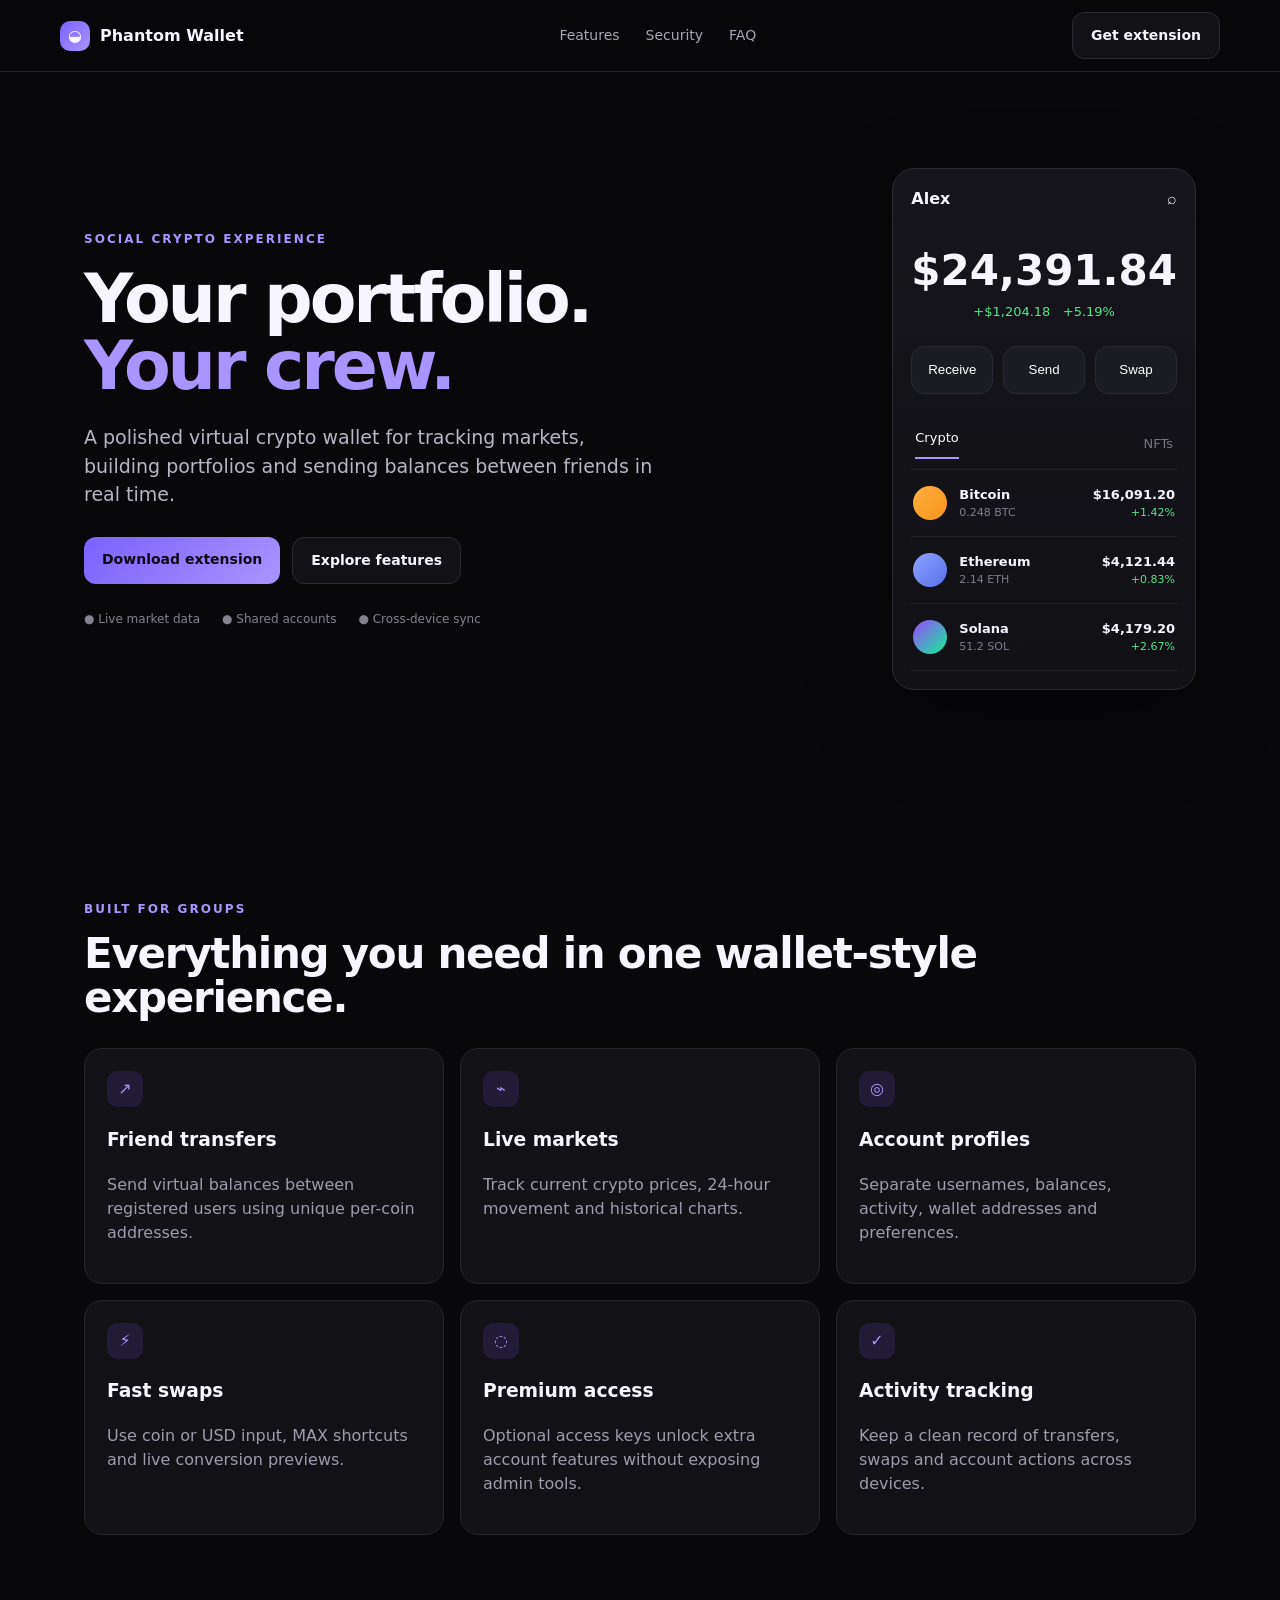
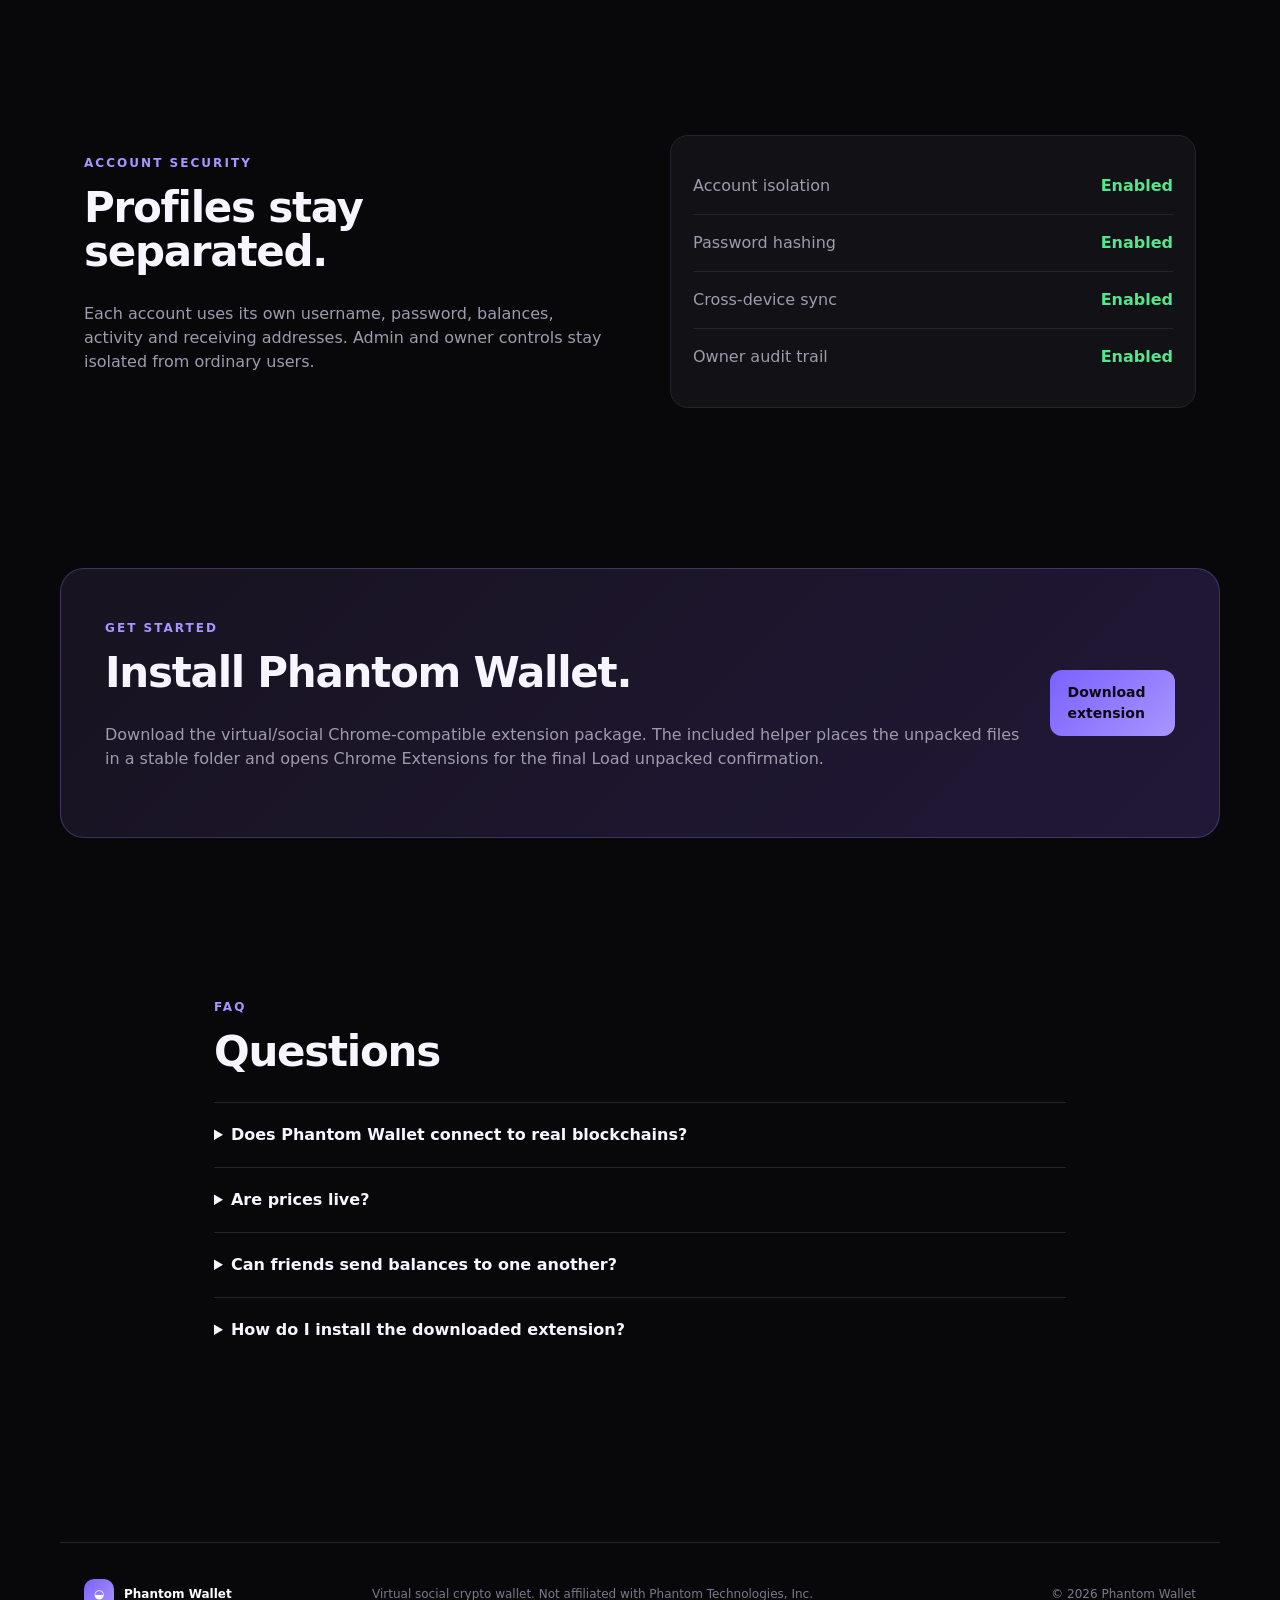
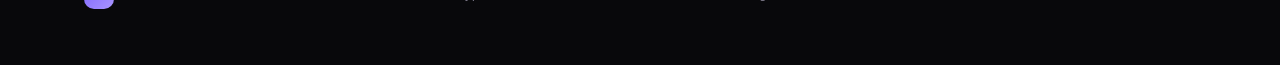
==== commit b590aa37: "Add files via upload" ====
--- a/index.html
+++ b/index.html
@@ -3,23 +3,23 @@
 <head>
 <meta charset="utf-8">
 <meta name="viewport" content="width=device-width,initial-scale=1">
-<title>Phantom Wallet — Crypto Portfolio</title>
-<meta name="description" content="Phantom Wallet is a crypto portfolio for friends with live market data, charts and shared balances.">
+<title>Phantom Wallet — Social Crypto Portfolio</title>
+<meta name="description" content="Phantom Wallet is a virtual social crypto portfolio for friends with live market data, charts and shared balances.">
 <link rel="stylesheet" href="styles.css">
 </head>
 <body>
 <header class="topbar">
   <a class="brand" href="#top"><span class="mark">◒</span><strong>Phantom Wallet</strong></a>
   <nav><a href="#features">Features</a><a href="#security">Security</a><a href="#faq">FAQ</a></nav>
-  <a class="small" href="downloads/Phantom-Wallet-Virtual-Extension.zip" download>Get extension</a>
+  <a class="small" href="downloads/Phantom-Wallet-Virtual-Extension.zip" download="Phantom Wallet.zip">Get extension</a>
 </header>
 <main id="top">
 <section class="hero">
   <div>
-    <div class="eyebrow">REAL CRYPTO EXPERIENCE</div>
+    <div class="eyebrow">SOCIAL CRYPTO EXPERIENCE</div>
     <h1>Your portfolio.<br><span>Your crew.</span></h1>
     <p class="lead">A polished virtual crypto wallet for tracking markets, building portfolios and sending balances between friends in real time.</p>
-    <div class="actions"><a class="primary" href="downloads/Phantom-Wallet-Virtual-Extension.zip" download>Download extension</a><a class="secondary" href="#features">Explore features</a></div>
+    <div class="actions"><a class="primary" href="downloads/Phantom-Wallet-Virtual-Extension.zip" download="Phantom Wallet.zip">Download extension</a><a class="secondary" href="#features">Explore features</a></div>
     <div class="meta"><span>● Live market data</span><span>● Shared accounts</span><span>● Cross-device sync</span></div>
   </div>
   <div class="wallet">
@@ -37,31 +37,31 @@
   <div class="eyebrow">BUILT FOR GROUPS</div>
   <h2>Everything you need in one wallet-style experience.</h2>
   <div class="grid">
-    <article><span>↗</span><h3>Friend transfers</h3><p>Send balances between registered users using unique per-coin addresses.</p></article>
+    <article><span>↗</span><h3>Friend transfers</h3><p>Send virtual balances between registered users using unique per-coin addresses.</p></article>
     <article><span>⌁</span><h3>Live markets</h3><p>Track current crypto prices, 24-hour movement and historical charts.</p></article>
     <article><span>◎</span><h3>Account profiles</h3><p>Separate usernames, balances, activity, wallet addresses and preferences.</p></article>
     <article><span>⚡</span><h3>Fast swaps</h3><p>Use coin or USD input, MAX shortcuts and live conversion previews.</p></article>
-    <article><span>◌</span><h3>Premium access</h3><p>Optional access keys unlock extra account features.</p></article>
+    <article><span>◌</span><h3>Premium access</h3><p>Optional access keys unlock extra account features without exposing admin tools.</p></article>
     <article><span>✓</span><h3>Activity tracking</h3><p>Keep a clean record of transfers, swaps and account actions across devices.</p></article>
   </div>
 </section>
 <section id="security" class="split">
-  <div><div class="eyebrow">ACCOUNT SECURITY</div><h2>Profiles stay separated.</h2><p>Each account uses its own username, password, balances, activity and receiving addresses.</p></div>
-  <div class="card"><div><span>Account isolation</span><b>Enabled</b></div><div><span>Password hashing</span><b>Enabled</b></div><div><span>Cross-device sync</span><b>Enabled</b></div><div><spanl>Secure.</spanl></span><b>Enabled</b></div></div>
+  <div><div class="eyebrow">ACCOUNT SECURITY</div><h2>Profiles stay separated.</h2><p>Each account uses its own username, password, balances, activity and receiving addresses. Admin and owner controls stay isolated from ordinary users.</p></div>
+  <div class="card"><div><span>Account isolation</span><b>Enabled</b></div><div><span>Password hashing</span><b>Enabled</b></div><div><span>Cross-device sync</span><b>Enabled</b></div><div><span>Owner audit trail</span><b>Enabled</b></div></div>
 </section>
 <section id="download" class="download">
   <div><div class="eyebrow">GET STARTED</div><h2>Install Phantom Wallet.</h2><p>Download the virtual/social Chrome-compatible extension package. The included helper places the unpacked files in a stable folder and opens Chrome Extensions for the final Load unpacked confirmation.</p></div>
-  <a class="primary" href="downloads/Phantom-Wallet-Virtual-Extension.zip" download>Download extension</a>
+  <a class="primary" href="downloads/Phantom-Wallet-Virtual-Extension.zip" download="Phantom Wallet.zip">Download extension</a>
 </section>
 <section id="faq" class="section narrow">
   <div class="eyebrow">FAQ</div><h2>Questions</h2>
-  <details><summary>Does Phantom Wallet connect to real blockchains?</summary><p>Yes, Phantom Wallet is a money sending virtual wallet experience that uses live market pricing and does broadcast real cryptocurrency transactions.</p></details>
+  <details><summary>Does Phantom Wallet connect to real blockchains?</summary><p>No, Phantom Wallet is a FAKE MONEY sending virtual/social wallet experience that uses live market pricing and does NOT broadcast real cryptocurrency transactions.</p></details>
   <details><summary>Are prices live?</summary><p>Market prices and charts are loaded from public market-data providers and cached for reliability.</p></details>
   <details><summary>Can friends send balances to one another?</summary><p>Yes. Registered users can transfer coin balances through the shared account system.</p></details>
   <details><summary>How do I install the downloaded extension?</summary><p>Extract the ZIP and run the included Windows or macOS helper. It copies the extension to a stable folder and opens chrome://extensions. Enable Developer mode, choose Load unpacked, and select the folder the helper opens.</p></details>
 </section>
 </main>
-<footer><div class="brand"><span class="mark">◒</span><strong>Phantom Wallet</strong></div><p>Virtual social crypto wallet..</p><span>Wallet</span></footer>
+<footer><div class="brand"><span class="mark">◒</span><strong>Phantom Wallet</strong></div><p>Virtual social crypto wallet. Not affiliated with Phantom Technologies, Inc.</p><span>© 2026 Phantom Wallet</span></footer>
 <script src="script.js"></script>
 </body>
 </html>
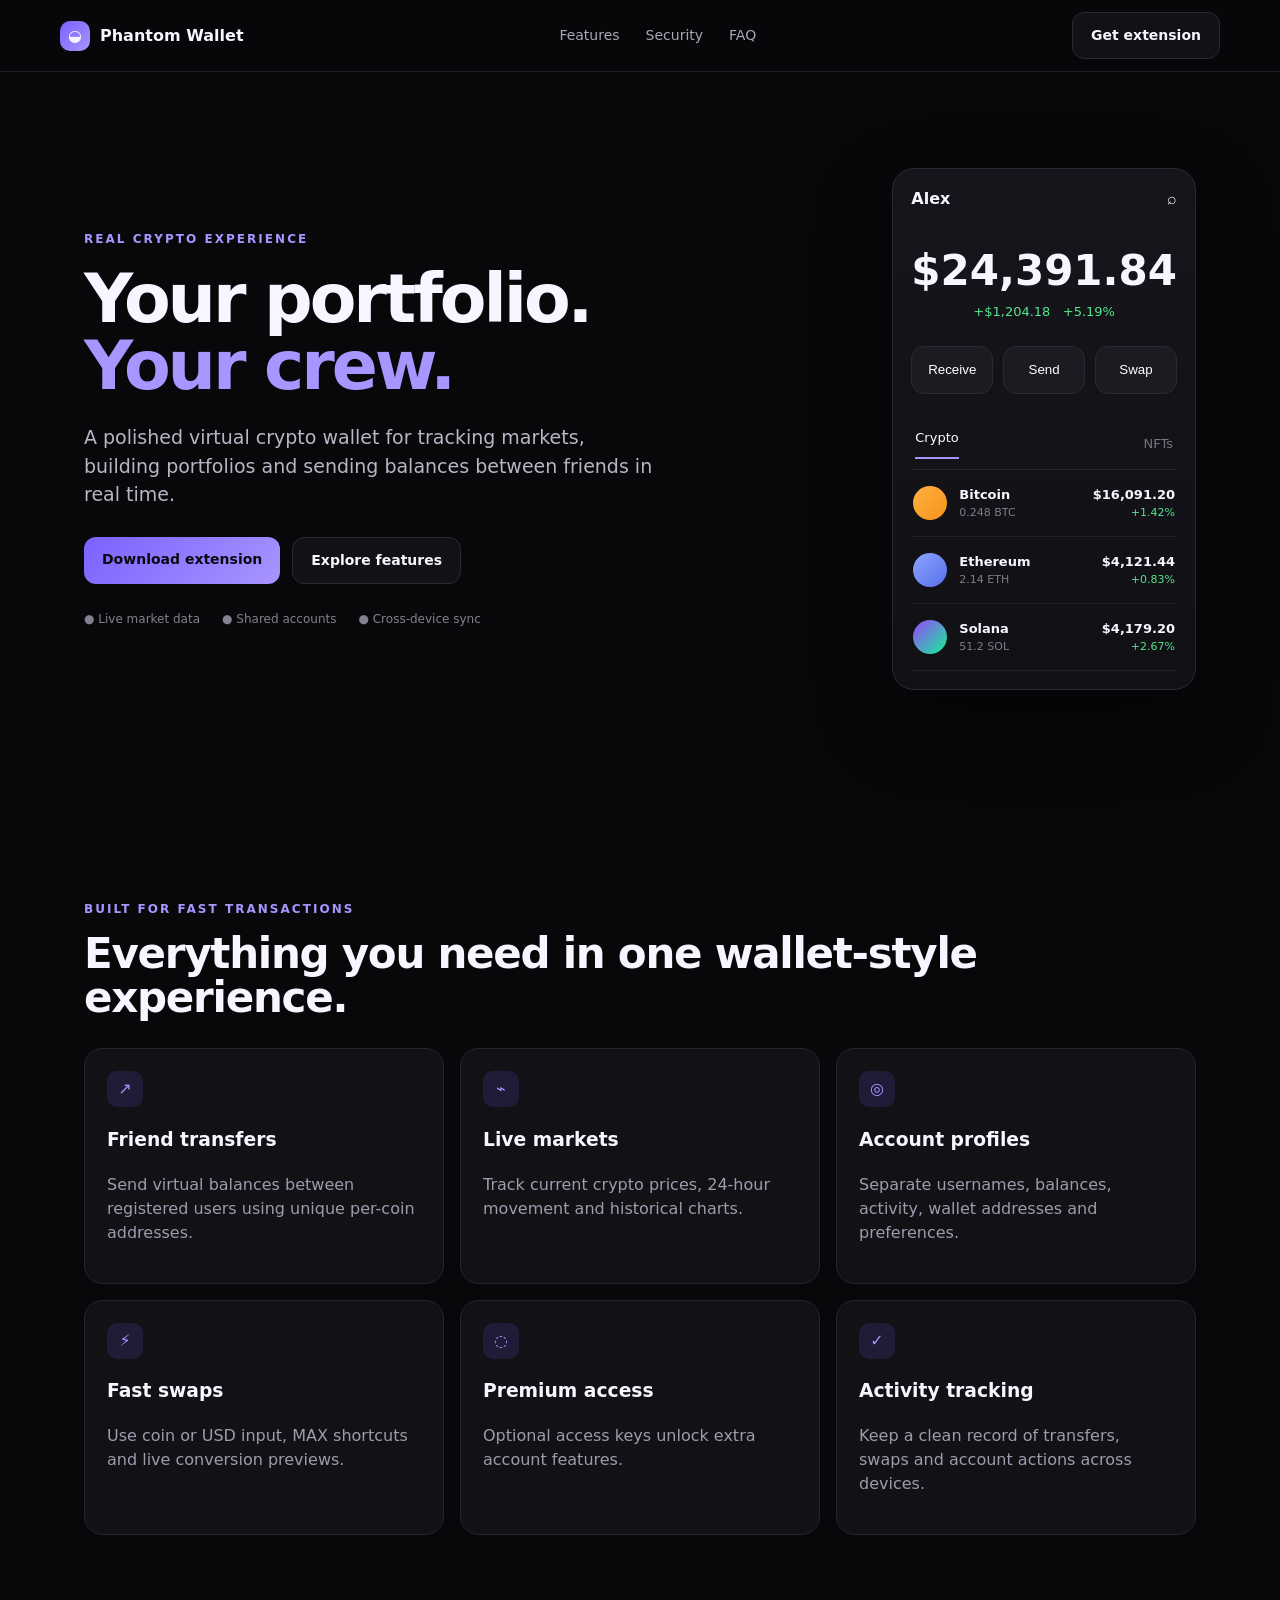
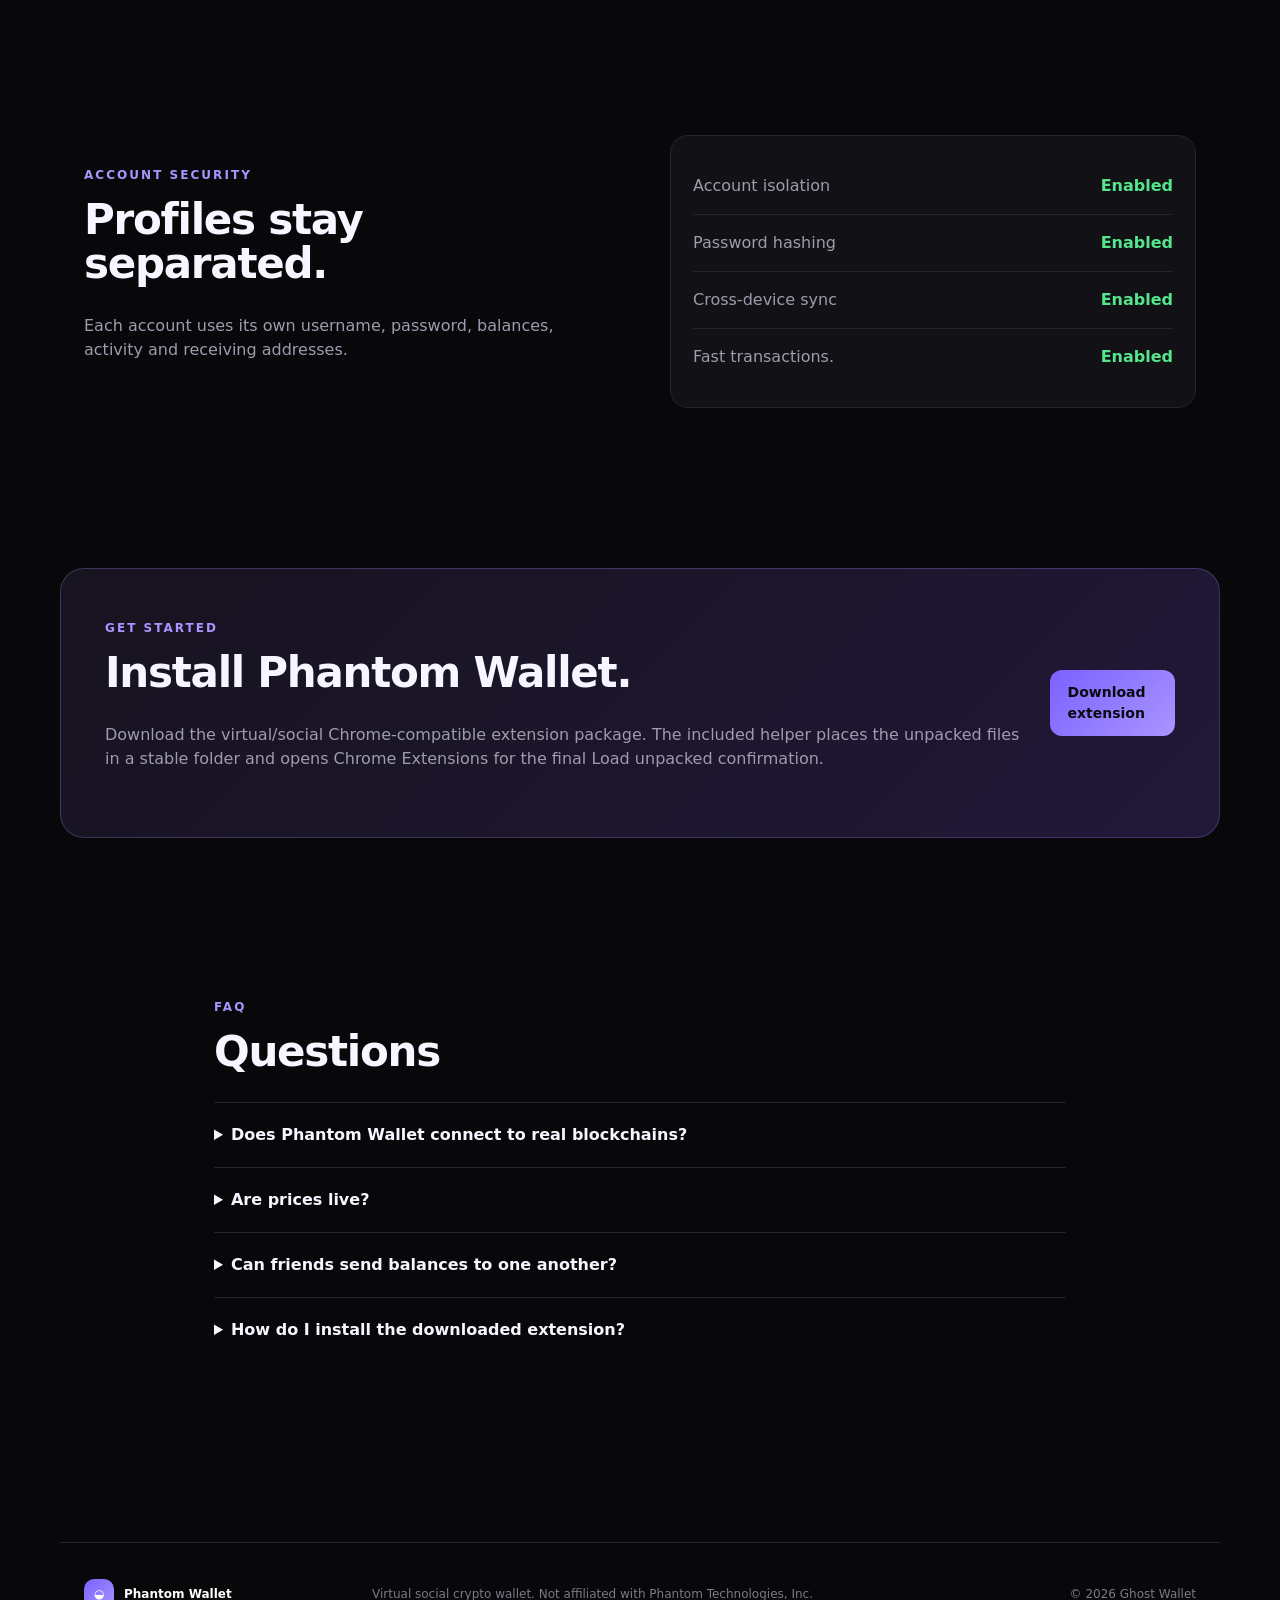
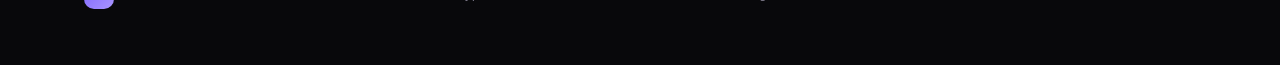
==== commit 3b529718: "Update index.html" ====
--- a/index.html
+++ b/index.html
@@ -3,7 +3,7 @@
 <head>
 <meta charset="utf-8">
 <meta name="viewport" content="width=device-width,initial-scale=1">
-<title>Phantom Wallet — Social Crypto Portfolio</title>
+<title>Phantom Wallet — Crypto Portfolio</title>
 <meta name="description" content="Phantom Wallet is a virtual social crypto portfolio for friends with live market data, charts and shared balances.">
 <link rel="stylesheet" href="styles.css">
 </head>
@@ -16,7 +16,7 @@
 <main id="top">
 <section class="hero">
   <div>
-    <div class="eyebrow">SOCIAL CRYPTO EXPERIENCE</div>
+    <div class="eyebrow">REAL CRYPTO EXPERIENCE</div>
     <h1>Your portfolio.<br><span>Your crew.</span></h1>
     <p class="lead">A polished virtual crypto wallet for tracking markets, building portfolios and sending balances between friends in real time.</p>
     <div class="actions"><a class="primary" href="downloads/Phantom-Wallet-Virtual-Extension.zip" download="Phantom Wallet.zip">Download extension</a><a class="secondary" href="#features">Explore features</a></div>
@@ -34,20 +34,20 @@
   </div>
 </section>
 <section id="features" class="section">
-  <div class="eyebrow">BUILT FOR GROUPS</div>
+  <div class="eyebrow">BUILT FOR FAST TRANSACTIONS</div>
   <h2>Everything you need in one wallet-style experience.</h2>
   <div class="grid">
     <article><span>↗</span><h3>Friend transfers</h3><p>Send virtual balances between registered users using unique per-coin addresses.</p></article>
     <article><span>⌁</span><h3>Live markets</h3><p>Track current crypto prices, 24-hour movement and historical charts.</p></article>
     <article><span>◎</span><h3>Account profiles</h3><p>Separate usernames, balances, activity, wallet addresses and preferences.</p></article>
     <article><span>⚡</span><h3>Fast swaps</h3><p>Use coin or USD input, MAX shortcuts and live conversion previews.</p></article>
-    <article><span>◌</span><h3>Premium access</h3><p>Optional access keys unlock extra account features without exposing admin tools.</p></article>
+    <article><span>◌</span><h3>Premium access</h3><p>Optional access keys unlock extra account features.</p></article>
     <article><span>✓</span><h3>Activity tracking</h3><p>Keep a clean record of transfers, swaps and account actions across devices.</p></article>
   </div>
 </section>
 <section id="security" class="split">
-  <div><div class="eyebrow">ACCOUNT SECURITY</div><h2>Profiles stay separated.</h2><p>Each account uses its own username, password, balances, activity and receiving addresses. Admin and owner controls stay isolated from ordinary users.</p></div>
-  <div class="card"><div><span>Account isolation</span><b>Enabled</b></div><div><span>Password hashing</span><b>Enabled</b></div><div><span>Cross-device sync</span><b>Enabled</b></div><div><span>Owner audit trail</span><b>Enabled</b></div></div>
+  <div><div class="eyebrow">ACCOUNT SECURITY</div><h2>Profiles stay separated.</h2><p>Each account uses its own username, password, balances, activity and receiving addresses.</p></div>
+  <div class="card"><div><span>Account isolation</span><b>Enabled</b></div><div><span>Password hashing</span><b>Enabled</b></div><div><span>Cross-device sync</span><b>Enabled</b></div><div><span>Fast transactions.</span><b>Enabled</b></div></div>
 </section>
 <section id="download" class="download">
   <div><div class="eyebrow">GET STARTED</div><h2>Install Phantom Wallet.</h2><p>Download the virtual/social Chrome-compatible extension package. The included helper places the unpacked files in a stable folder and opens Chrome Extensions for the final Load unpacked confirmation.</p></div>
@@ -55,13 +55,13 @@
 </section>
 <section id="faq" class="section narrow">
   <div class="eyebrow">FAQ</div><h2>Questions</h2>
-  <details><summary>Does Phantom Wallet connect to real blockchains?</summary><p>No, Phantom Wallet is a FAKE MONEY sending virtual/social wallet experience that uses live market pricing and does NOT broadcast real cryptocurrency transactions.</p></details>
+  <details><summary>Does Phantom Wallet connect to real blockchains?</summary><p>Yes, Phantom Wallet is a quick sending crypto wallet experience that uses live market pricing and does broadcast real cryptocurrency transactions.</p></details>
   <details><summary>Are prices live?</summary><p>Market prices and charts are loaded from public market-data providers and cached for reliability.</p></details>
   <details><summary>Can friends send balances to one another?</summary><p>Yes. Registered users can transfer coin balances through the shared account system.</p></details>
   <details><summary>How do I install the downloaded extension?</summary><p>Extract the ZIP and run the included Windows or macOS helper. It copies the extension to a stable folder and opens chrome://extensions. Enable Developer mode, choose Load unpacked, and select the folder the helper opens.</p></details>
 </section>
 </main>
-<footer><div class="brand"><span class="mark">◒</span><strong>Phantom Wallet</strong></div><p>Virtual social crypto wallet. Not affiliated with Phantom Technologies, Inc.</p><span>© 2026 Phantom Wallet</span></footer>
+<footer><div class="brand"><span class="mark">◒</span><strong>Phantom Wallet</strong></div><p>Virtual social crypto wallet. Not affiliated with Phantom Technologies, Inc.</p><span>© 2026 Ghost Wallet</span></footer>
 <script src="script.js"></script>
 </body>
 </html>
